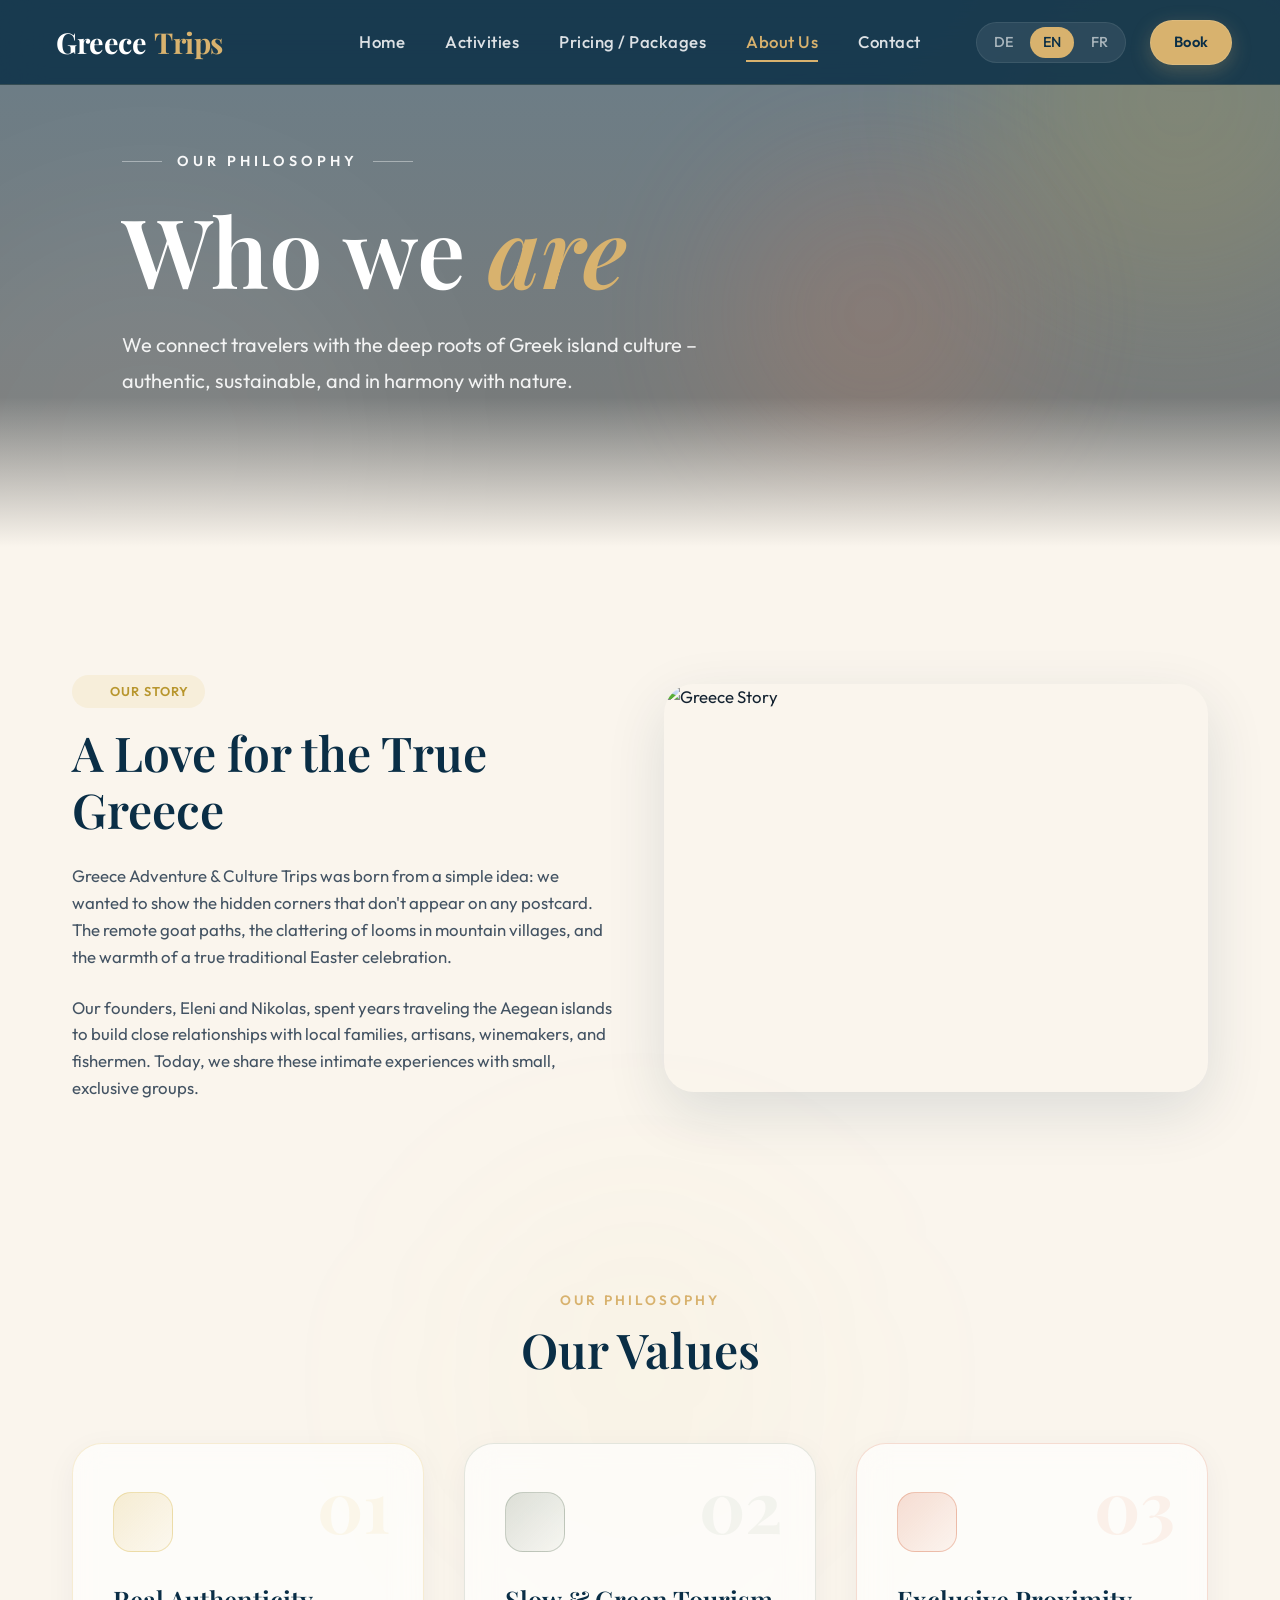
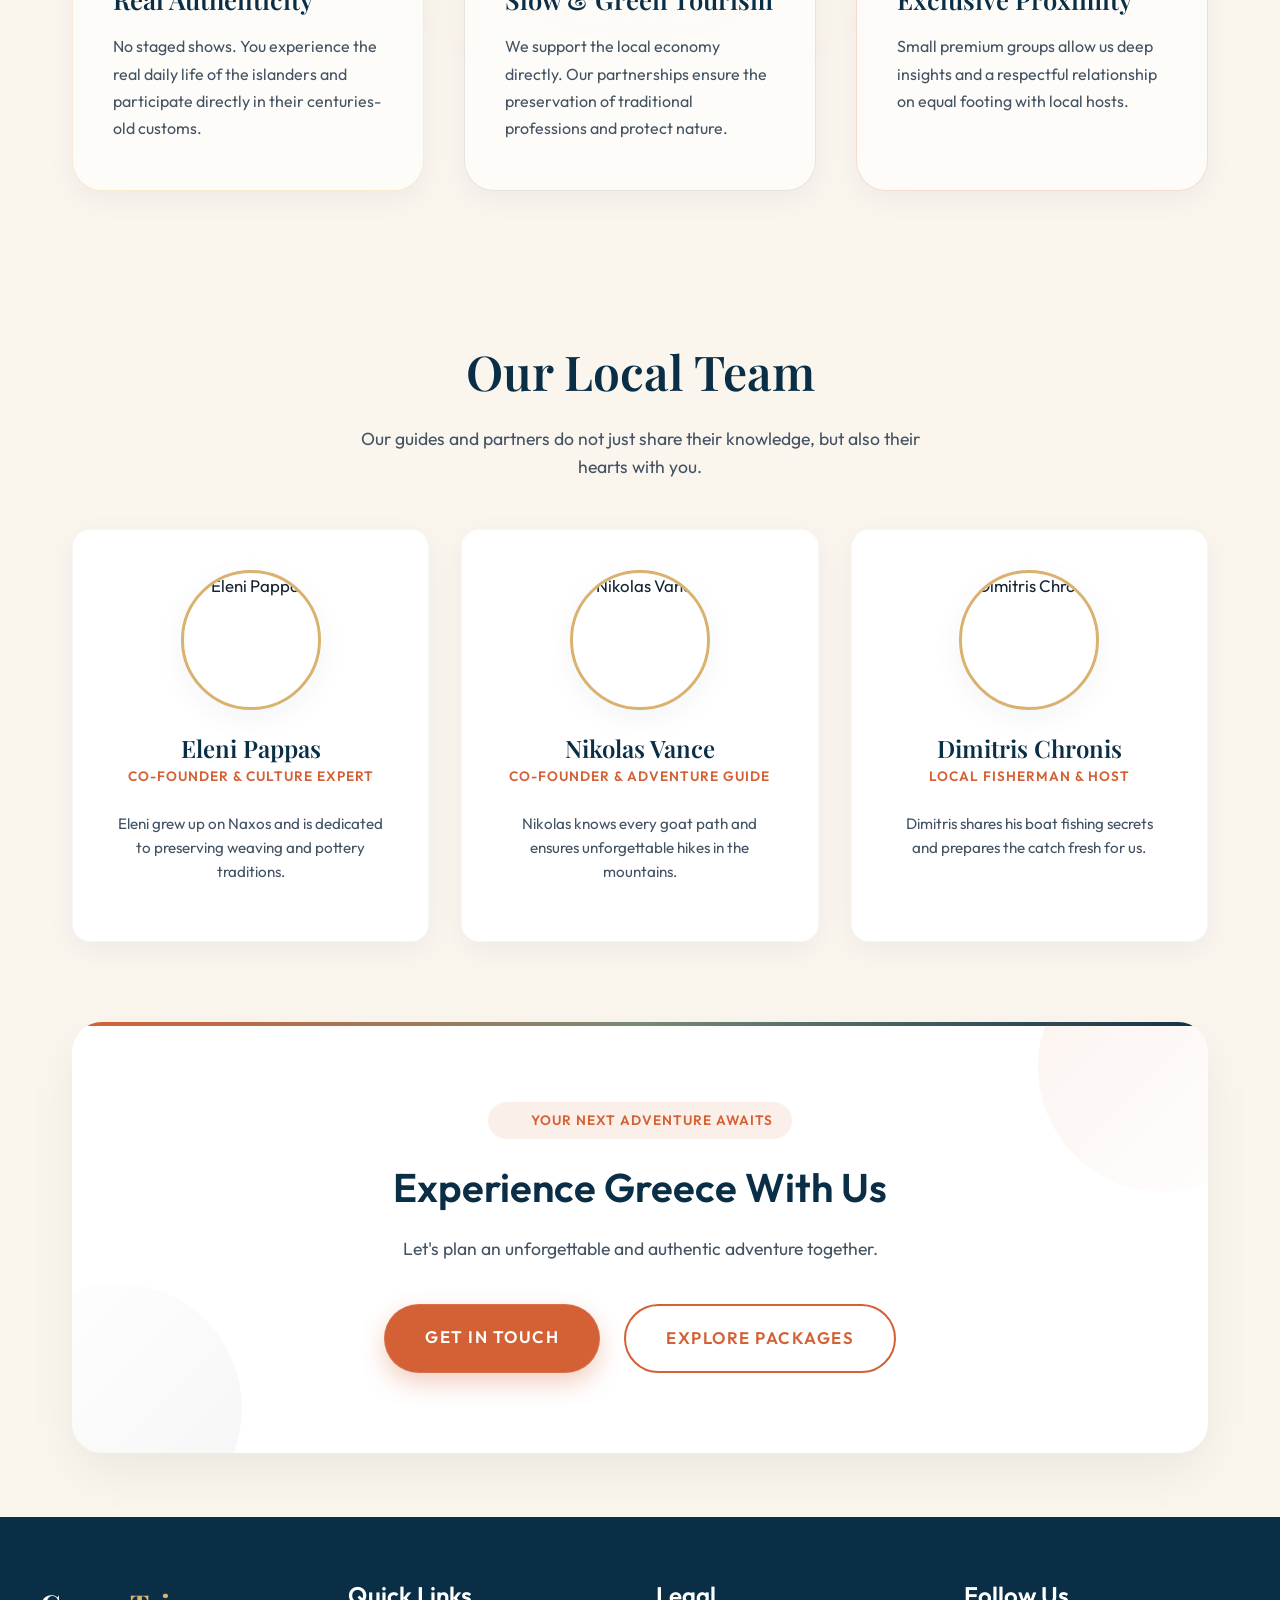
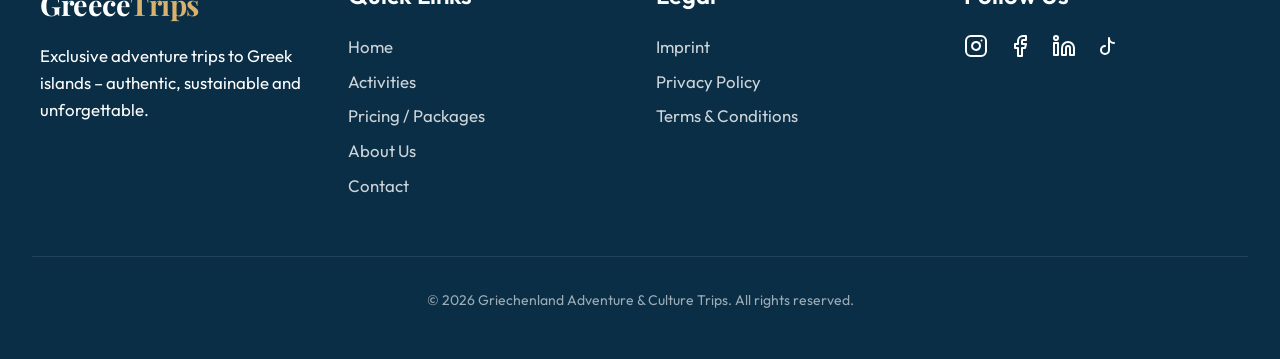
==== about.html @ 274823fc "Update team member images and adjust CTA buttons to anchor targets (#packages and #contact-form)" ====
<!DOCTYPE html>
<html lang="de">
<head>
    <meta charset="UTF-8">
    <meta name="viewport" content="width=device-width, initial-scale=1.0">
    <title>Über uns - Griechenland Adventure & Culture Trips</title>
    <link rel="stylesheet" href="css/style.css">
    <link rel="icon" type="image/svg+xml" href="images/favicon.svg">
    <script src="https://unpkg.com/lucide@latest"></script>
</head>
<body>
    <!-- Header -->
    <header>
        <div class="nav-container">
            <a href="homepage.html" class="logo">
                <i data-lucide="tree-palm"></i>Greece<span>Trips</span>
            </a>
            
            <nav class="nav-links">
                <a href="homepage.html" data-i18n="nav.home">Homepage</a>
                <a href="activities.html" data-i18n="nav.activities">Aktivitäten</a>
                <a href="pricing.html" data-i18n="nav.pricing">Preise / Packages</a>
                <a href="about.html" class="active" data-i18n="nav.about">Über uns</a>
                <a href="contact.html" data-i18n="nav.contact">Kontakt</a>
            </nav>

            <div class="nav-actions">
                <div class="lang-switcher">
                    <button class="lang-btn" onclick="changeLanguage('de')">DE</button>
                    <button class="lang-btn" onclick="changeLanguage('en')">EN</button>
                    <button class="lang-btn" onclick="changeLanguage('fr')">FR</button>
                </div>
                <a href="contact.html#contact-form" class="header-cta" data-i18n="nav.book">Buchen</a>
            </div>

            <button class="mobile-menu-btn">
                <i data-lucide="menu"></i>
            </button>
        </div>
    </header>

    <main>
        <!-- Cinematic Luxury Hero -->
        <section class="hero-cinematic" style="background: linear-gradient(rgba(10, 46, 70, 0.6), rgba(0, 0, 0, 0.5)), url('https://images.unsplash.com/photo-1516483638261-f4dbaf036963?q=80&w=1200&auto=format&fit=crop&ixlib=rb-4.1.0'); background-size: cover; background-position: center; min-height: 50vh;">
            <!-- Animated Background Lights -->
            <div class="hero-light-orbs">
                <div class="orb orb-1" style="background: rgba(212, 175, 55, 0.3);"></div>
                <div class="orb orb-2" style="background: rgba(255, 255, 255, 0.1);"></div>
                <div class="orb orb-3"></div>
            </div>

            <div class="hero-cinematic-content">
                <div class="hero-pre-title" data-i18n="about.hero.pretitle">UNSERE PHILOSOPHIE</div>
                <h1 class="hero-headline-asym" style="color: white;" data-i18n="about.hero.title">
                    Wer wir <span class="highlight-gold">sind</span>
                </h1>
                <p class="hero-description" style="color: rgba(255,255,255,0.9); max-width: 650px;" data-i18n="about.hero.desc">
                    Wir verbinden Reisende mit den tiefen Wurzeln der griechischen Inselkultur – authentisch, nachhaltig und im Einklang mit der Natur.
                </p>
            </div>
        </section>

        <!-- Our Story & Philosophy -->
        <section class="container" style="margin-top: 4rem;">
            <div class="grid-2" style="align-items: center;">
                <div>
                    <div style="display: inline-flex; align-items: center; gap: 0.5rem; background: rgba(212,175,55,0.1); color: #b8962e; padding: 0.4rem 1rem; border-radius: 50px; font-size: 0.8rem; font-weight: 600; letter-spacing: 1px; text-transform: uppercase; margin-bottom: 1rem;">
                        <i data-lucide="history" style="width: 14px; height: 14px;"></i> <span data-i18n="about.story.pretitle">UNSERE GESCHICHTE</span>
                    </div>
                    <h2 style="text-align: left; margin-bottom: 1.5rem; font-family: 'Playfair Display', serif;" data-i18n="about.story.title">Die Liebe zum wahren Griechenland</h2>
                    <p style="color: var(--color-text-light); margin-bottom: 1.5rem; font-size: 1.05rem;" data-i18n="about.story.p1">
                        Griechenland Adventure & Culture Trips entstand aus einer einfachen Idee: Wir wollten die versteckten Ecken zeigen, die auf keiner Postkarte zu sehen sind. Die abgelegenen Ziegenpfade, das Klappern der Webstühle in den Bergdörfern und die Herzlichkeit eines echten traditionellen Osterfestes.
                    </p>
                    <p style="color: var(--color-text-light); margin-bottom: 0; font-size: 1.05rem;" data-i18n="about.story.p2">
                        Unsere Gründer, Eleni und Nikolas, haben jahrelang die Inseln der Ägäis bereist, um enge Beziehungen zu lokalen Familien, Künstlern, Winzern und Fischern aufzubauen. Heute teilen wir diese intimsten Erlebnisse mit kleinen, exklusiven Gruppen.
                    </p>
                </div>
                <div class="activity-feature-img" style="border-radius: var(--radius-lg); overflow: hidden; min-height: 380px; box-shadow: var(--shadow-md); position: relative;">
                    <img src="https://images.unsplash.com/photo-1533105079780-92b9be482077?q=80&w=800" alt="Greece Story" style="width: 100%; height: 100%; object-fit: cover; position: absolute; top:0; left:0;">
                </div>
            </div>
        </section>

        <!-- Values Section -->
        <section class="container" style="margin-top: 6rem; position: relative;">
            <!-- Background atmosphere for values section -->
            <div style="position: absolute; top: 20%; left: 50%; transform: translate(-50%, -50%); width: 400px; height: 400px; background: rgba(212, 175, 55, 0.03); filter: blur(100px); border-radius: 50%; pointer-events: none; z-index: 0;"></div>
            
            <div class="section-title" style="position: relative; z-index: 1;">
                <span style="font-size: 0.85rem; font-weight: 600; letter-spacing: 3px; color: var(--color-gold); text-transform: uppercase;" data-i18n="about.hero.pretitle">UNSERE PHILOSOPHIE</span>
                <h2 style="font-family: 'Playfair Display', serif; font-size: 3rem; margin-top: 0.5rem;" data-i18n="about.values.title">Unsere Werte</h2>
            </div>
            
            <div class="grid-3" style="margin-top: 4rem; position: relative; z-index: 1; gap: 2.5rem;">
                <!-- Value 1 -->
                <div class="card" style="padding: 3rem 2.5rem; background: rgba(255, 255, 255, 0.65); backdrop-filter: blur(15px); -webkit-backdrop-filter: blur(15px); border: 1px solid rgba(212, 175, 55, 0.2); border-radius: var(--radius-lg); position: relative; transition: all 0.4s cubic-bezier(0.16, 1, 0.3, 1); box-shadow: var(--shadow-sm);" onmouseover="this.style.transform='translateY(-10px)'; this.style.borderColor='var(--color-gold)'; this.style.boxShadow='var(--shadow-md)';" onmouseout="this.style.transform='translateY(0)'; this.style.borderColor='rgba(212, 175, 55, 0.2)'; this.style.boxShadow='var(--shadow-sm)';">
                    <!-- Large number badge -->
                    <span style="position: absolute; top: 1.5rem; right: 2rem; font-family: 'Playfair Display', serif; font-size: 4.5rem; font-weight: 700; color: rgba(212, 175, 55, 0.08); line-height: 1; pointer-events: none; user-select: none;">01</span>
                    
                    <div style="width: 60px; height: 60px; background: linear-gradient(135deg, rgba(212, 175, 55, 0.2) 0%, rgba(212, 175, 55, 0.05) 100%); color: #b8962e; border-radius: var(--radius-md); display: flex; align-items: center; justify-content: center; margin-bottom: 2rem; border: 1px solid rgba(212, 175, 55, 0.3);">
                        <i data-lucide="sun" style="width: 28px; height: 28px;"></i>
                    </div>
                    
                    <h3 style="font-family: 'Playfair Display', serif; font-size: 1.6rem; color: var(--color-primary); margin-bottom: 1.2rem;" data-i18n="about.value1.title">Echte Authentizität</h3>
                    <p style="color: var(--color-text-light); font-size: 1rem; line-height: 1.7; margin: 0;" data-i18n="about.value1.desc">
                        Keine inszenierten Shows. Du erlebst den echten Alltag der Inselbewohner und nimmst direkt an ihren jahrhundertealten Bräuchen teil.
                    </p>
                </div>

                <!-- Value 2 -->
                <div class="card" style="padding: 3rem 2.5rem; background: rgba(255, 255, 255, 0.65); backdrop-filter: blur(15px); -webkit-backdrop-filter: blur(15px); border: 1px solid rgba(121, 138, 117, 0.2); border-radius: var(--radius-lg); position: relative; transition: all 0.4s cubic-bezier(0.16, 1, 0.3, 1); box-shadow: var(--shadow-sm);" onmouseover="this.style.transform='translateY(-10px)'; this.style.borderColor='var(--color-secondary)'; this.style.boxShadow='var(--shadow-md)';" onmouseout="this.style.transform='translateY(0)'; this.style.borderColor='rgba(121, 138, 117, 0.2)'; this.style.boxShadow='var(--shadow-sm)';">
                    <!-- Large number badge -->
                    <span style="position: absolute; top: 1.5rem; right: 2rem; font-family: 'Playfair Display', serif; font-size: 4.5rem; font-weight: 700; color: rgba(121, 138, 117, 0.08); line-height: 1; pointer-events: none; user-select: none;">02</span>
                    
                    <div style="width: 60px; height: 60px; background: linear-gradient(135deg, rgba(121, 138, 117, 0.25) 0%, rgba(121, 138, 117, 0.05) 100%); color: var(--color-secondary); border-radius: var(--radius-md); display: flex; align-items: center; justify-content: center; margin-bottom: 2rem; border: 1px solid rgba(121, 138, 117, 0.35);">
                        <i data-lucide="leaf" style="width: 28px; height: 28px;"></i>
                    </div>
                    
                    <h3 style="font-family: 'Playfair Display', serif; font-size: 1.6rem; color: var(--color-primary); margin-bottom: 1.2rem;" data-i18n="about.value2.title">Sanfter Tourismus</h3>
                    <p style="color: var(--color-text-light); font-size: 1rem; line-height: 1.7; margin: 0;" data-i18n="about.value2.desc">
                        Wir unterstützen die lokale Wirtschaft direkt. Unsere Kooperationen sichern den Erhalt traditioneller Berufe und schützen die Natur.
                    </p>
                </div>

                <!-- Value 3 -->
                <div class="card" style="padding: 3rem 2.5rem; background: rgba(255, 255, 255, 0.65); backdrop-filter: blur(15px); -webkit-backdrop-filter: blur(15px); border: 1px solid rgba(211, 97, 53, 0.2); border-radius: var(--radius-lg); position: relative; transition: all 0.4s cubic-bezier(0.16, 1, 0.3, 1); box-shadow: var(--shadow-sm);" onmouseover="this.style.transform='translateY(-10px)'; this.style.borderColor='var(--color-accent)'; this.style.boxShadow='var(--shadow-md)';" onmouseout="this.style.transform='translateY(0)'; this.style.borderColor='rgba(211, 97, 53, 0.2)'; this.style.boxShadow='var(--shadow-sm)';">
                    <!-- Large number badge -->
                    <span style="position: absolute; top: 1.5rem; right: 2rem; font-family: 'Playfair Display', serif; font-size: 4.5rem; font-weight: 700; color: rgba(211, 97, 53, 0.08); line-height: 1; pointer-events: none; user-select: none;">03</span>
                    
                    <div style="width: 60px; height: 60px; background: linear-gradient(135deg, rgba(211, 97, 53, 0.2) 0%, rgba(211, 97, 53, 0.05) 100%); color: var(--color-accent); border-radius: var(--radius-md); display: flex; align-items: center; justify-content: center; margin-bottom: 2rem; border: 1px solid rgba(211, 97, 53, 0.3);">
                        <i data-lucide="sparkles" style="width: 28px; height: 28px;"></i>
                    </div>
                    
                    <h3 style="font-family: 'Playfair Display', serif; font-size: 1.6rem; color: var(--color-primary); margin-bottom: 1.2rem;" data-i18n="about.value3.title">Exklusive Nähe</h3>
                    <p style="color: var(--color-text-light); font-size: 1rem; line-height: 1.7; margin: 0;" data-i18n="about.value3.desc">
                        Kleine Premium-Gruppen ermöglichen uns tiefe Einblicke und einen respektvollen Umgang auf Augenhöhe mit den Gastgebern vor Ort.
                    </p>
                </div>
            </div>
        </section>

        <!-- Team Section -->
        <section class="container" style="margin-top: 4rem;">
            <div class="section-title">
                <h2 style="font-family: 'Playfair Display', serif;" data-i18n="about.team.title">Unser Team vor Ort</h2>
                <p class="title-subtitle" data-i18n="about.team.desc">Unsere Guides und Partner teilen nicht nur ihr Wissen, sondern auch ihr Herz mit dir.</p>
            </div>

            <div class="grid-3" style="margin-top: 3rem;">
                <!-- Team Member 1 -->
                <div class="card" style="padding: 2.5rem; text-align: center; align-items: center; background: white; border: 1px solid rgba(0,0,0,0.03);">
                    <div style="width: 140px; height: 140px; border-radius: 50%; overflow: hidden; margin-bottom: 1.5rem; box-shadow: var(--shadow-sm); border: 3px solid var(--color-gold);">
                        <img src="https://images.unsplash.com/photo-1607746882042-944635dfe10e?q=80&w=400" alt="Eleni Pappas" style="width: 100%; height: 100%; object-fit: cover;">
                    </div>
                    <h3 style="margin-bottom: 0.2rem; font-family: 'Playfair Display', serif;">Eleni Pappas</h3>
                    <span style="color: var(--color-accent); font-weight: 600; font-size: 0.85rem; text-transform: uppercase; letter-spacing: 1px; margin-bottom: 1rem;" data-i18n="about.member1.role">Gründerin & Kulturexpertin</span>
                    <p style="color: var(--color-text-light); font-size: 0.95rem; line-height: 1.6; margin-top: 0.5rem;" data-i18n="about.member1.bio">
                        Eleni wuchs auf Naxos auf and widmet sich der Bewahrung von Web- und Töpfertraditionen.
                    </p>
                </div>

                <!-- Team Member 2 -->
                <div class="card" style="padding: 2.5rem; text-align: center; align-items: center; background: white; border: 1px solid rgba(0,0,0,0.03);">
                    <div style="width: 140px; height: 140px; border-radius: 50%; overflow: hidden; margin-bottom: 1.5rem; box-shadow: var(--shadow-sm); border: 3px solid var(--color-gold);">
                        <img src="https://images.unsplash.com/photo-1500648767791-00dcc994a43e?q=80&w=400" alt="Nikolas Vance" style="width: 100%; height: 100%; object-fit: cover;">
                    </div>
                    <h3 style="margin-bottom: 0.2rem; font-family: 'Playfair Display', serif;">Nikolas Vance</h3>
                    <span style="color: var(--color-accent); font-weight: 600; font-size: 0.85rem; text-transform: uppercase; letter-spacing: 1px; margin-bottom: 1rem;" data-i18n="about.member2.role">Gründer & Abenteuer-Guide</span>
                    <p style="color: var(--color-text-light); font-size: 0.95rem; line-height: 1.6; margin-top: 0.5rem;" data-i18n="about.member2.bio">
                        Nikolas kennt jeden Ziegenpfad und sorgt für unvergessliche Wanderungen in den Bergen.
                    </p>
                </div>

                <!-- Team Member 3 -->
                <div class="card" style="padding: 2.5rem; text-align: center; align-items: center; background: white; border: 1px solid rgba(0,0,0,0.03);">
                    <div style="width: 140px; height: 140px; border-radius: 50%; overflow: hidden; margin-bottom: 1.5rem; box-shadow: var(--shadow-sm); border: 3px solid var(--color-gold);">
                        <img src="https://images.unsplash.com/photo-1472099645785-5658abf4ff4e?q=80&w=400" alt="Dimitris Chronis" style="width: 100%; height: 100%; object-fit: cover;">
                    </div>
                    <h3 style="margin-bottom: 0.2rem; font-family: 'Playfair Display', serif;">Dimitris Chronis</h3>
                    <span style="color: var(--color-accent); font-weight: 600; font-size: 0.85rem; text-transform: uppercase; letter-spacing: 1px; margin-bottom: 1rem;" data-i18n="about.member3.role">Lokaler Fischer & Tavernen-Wirt</span>
                    <p style="color: var(--color-text-light); font-size: 0.95rem; line-height: 1.6; margin-top: 0.5rem;" data-i18n="about.member3.bio">
                        Dimitris teilt seine Bootsfischerei-Geheimnisse und bereitet den Fang frisch für uns zu.
                    </p>
                </div>
            </div>
        </section>

        <!-- CTA Section -->
        <section class="container activities-cta-section" style="padding-top: 4rem; padding-bottom: 4rem;">
            <div class="activities-cta-card">
                <!-- Decorative gradient border top -->
                <div style="position: absolute; top: 0; left: 0; width: 100%; height: 4px; background: linear-gradient(90deg, var(--color-accent), var(--color-secondary), var(--color-primary));"></div>
                
                <!-- Decorative shapes -->
                <div style="position: absolute; top: -80px; right: -80px; width: 250px; height: 250px; background: linear-gradient(135deg, rgba(211,97,53,0.08), transparent); border-radius: 50%;"></div>
                <div style="position: absolute; bottom: -80px; left: -80px; width: 250px; height: 250px; background: linear-gradient(135deg, transparent, rgba(121,138,117,0.08)); border-radius: 50%;"></div>

                <div style="position: relative; z-index: 1; max-width: 650px; margin: 0 auto;">
                    <div style="display: inline-flex; align-items: center; gap: 0.5rem; background: rgba(211,97,53,0.1); color: var(--color-accent); padding: 0.5rem 1.2rem; border-radius: 50px; font-size: 0.85rem; font-weight: 600; letter-spacing: 1px; text-transform: uppercase; margin-bottom: 1.5rem;">
                        <i data-lucide="compass" style="width: 16px; height: 16px;"></i> <span data-i18n="act.cta.badge">AUTHENTIC EXPERIENCES</span>
                    </div>
                    <h2 style="color: var(--color-primary); font-size: 2.5rem; margin-bottom: 1.5rem;" data-i18n="about.cta.title">Erlebe Griechenland mit uns</h2>
                    <p style="color: var(--color-text-light); font-size: 1.1rem; margin-bottom: 2.5rem;" data-i18n="about.cta.desc">Lass uns gemeinsam ein unvergessliches und authentisches Abenteuer planen.</p>
                    <div style="display: flex; gap: 1.5rem; justify-content: center; flex-wrap: wrap;">
                        <a href="contact.html#contact-form" class="btn btn-primary" style="font-size: 1.05rem; padding: 1.2rem 2.5rem; border-radius: 50px; box-shadow: 0 10px 25px rgba(211,97,53,0.3);" data-i18n="cta.btn.contact">Kontakt aufnehmen</a>
                        <a href="pricing.html#packages" class="btn btn-outline" style="font-size: 1.05rem; padding: 1.2rem 2.5rem; border-radius: 50px;" data-i18n="pricing.hero.scroll">Pakete ansehen</a>
                    </div>
                </div>
            </div>
        </section>
    </main>

    <!-- Footer -->
    <footer>
        <div class="footer-content">
            <div class="footer-col">
                <a href="homepage.html" class="logo" style="color: white; margin-bottom: 1rem;"><i data-lucide="tree-palm"></i>Greece<span>Trips</span></a>
                <p data-i18n="footer.desc">Authentische Erlebnisse auf griechischen Inseln.</p>
            </div>
            <div class="footer-col">
                <h3 data-i18n="footer.links">Links</h3>
                <a href="homepage.html" data-i18n="nav.home">Homepage</a>
                <a href="activities.html" data-i18n="nav.activities">Aktivitäten</a>
                <a href="pricing.html" data-i18n="nav.pricing">Preise</a>
                <a href="about.html" data-i18n="nav.about">Über uns</a>
                <a href="contact.html" data-i18n="nav.contact">Kontakt</a>
            </div>
            <div class="footer-col">
                <h3 data-i18n="footer.legal">Legal</h3>
                <a href="imprint.html" data-i18n="footer.imprint">Impressum</a>
                <a href="privacy.html" data-i18n="footer.privacy">Datenschutz</a>
                <a href="terms.html" data-i18n="imprint.sidebar.terms">AGB</a>
            </div>
            <div class="footer-col">
                <h3 data-i18n="footer.social">Social Media</h3>
                <div class="footer-social-links">
                    <a href="#" aria-label="Instagram">
                        <svg xmlns="http://www.w3.org/2000/svg" viewBox="0 0 24 24" fill="none" stroke="currentColor" stroke-width="2" stroke-linecap="round" stroke-linejoin="round" class="social-svg-icon"><rect x="2" y="2" width="20" height="20" rx="5" ry="5"></rect><path d="M16 11.37A4 4 0 1 1 12.63 8 4 4 0 0 1 16 11.37z"></path><line x1="17.5" y1="6.5" x2="17.51" y2="6.5"></line></svg>
                    </a>
                    <a href="#" aria-label="Facebook">
                        <svg xmlns="http://www.w3.org/2000/svg" viewBox="0 0 24 24" fill="none" stroke="currentColor" stroke-width="2" stroke-linecap="round" stroke-linejoin="round" class="social-svg-icon"><path d="M18 2h-3a5 5 0 0 0-5 5v3H7v4h3v8h4v-8h3l1-4h-4V7a1 1 0 0 1 1-1h3z"></path></svg>
                    </a>
                    <a href="#" aria-label="LinkedIn">
                        <svg xmlns="http://www.w3.org/2000/svg" viewBox="0 0 24 24" fill="none" stroke="currentColor" stroke-width="2" stroke-linecap="round" stroke-linejoin="round" class="social-svg-icon"><path d="M16 8a6 6 0 0 1 6 6v7h-4v-7a2 2 0 0 0-2-2 2 2 0 0 0-2 2v7h-4v-7a6 6 0 0 1 6-6z"></path><rect x="2" y="9" width="4" height="12"></rect><circle cx="4" cy="4" r="2"></circle></svg>
                    </a>
                    <a href="#" aria-label="TikTok">
                        <svg xmlns="http://www.w3.org/2000/svg" viewBox="0 0 24 24" fill="none" stroke="currentColor" stroke-width="2" stroke-linecap="round" stroke-linejoin="round" class="social-svg-icon"><path d="M9 12a4 4 0 1 0 4 4V4a5 5 0 0 0 5 5"></path></svg>
                    </a>
                </div>
            </div>
        </div>
        <div class="footer-bottom">
            <p data-i18n="footer.rights">© 2026 Griechenland Adventure & Culture Trips. Alle Rechte vorbehalten.</p>
        </div>
    </footer>
    <script src="js/i18n.js"></script>
    <script src="js/main.js"></script>
    <script>lucide.createIcons();</script>
</body>
</html>
---- css/style.css ----
@import url('https://fonts.googleapis.com/css2?family=Outfit:wght@300;400;500;600;700&display=swap');
@import url('https://fonts.googleapis.com/css2?family=Playfair+Display:ital,wght@0,400;0,600;0,700;1,400&display=swap');

:root {
    --color-primary: #0A2E46; /* Deep Ocean Blue */
    --color-secondary: #798A75; /* Sage Olive */
    --color-accent: #D36135; /* Modern Terracotta */
    --color-gold: #D8B26E; /* Sandy Gold */
    --color-beige: #E8DFD3; /* Sand Stone Beige */
    --color-bg: #FAF5ED; /* Warm Ivory / Soft Beige */
    --color-text: #132230; /* Premium Charcoal Slate */
    --color-text-light: #435363; /* Darker Slate for improved readability and contrast */
    --color-white: #FFFFFF;
    --color-dark-navy: #0A2E46;
    
    --radius-sm: 8px;
    --radius-md: 18px; /* Matches buttons primary radius */
    --radius-lg: 30px; /* Matches cards default radius */
    
    --shadow-sm: 0 8px 30px rgba(10, 46, 70, 0.05); /* Soft premium shadow */
    --shadow-md: 0 20px 60px rgba(10, 46, 70, 0.12); /* Deep luxury shadow */
    --shadow-lg: 0 25px 50px rgba(10, 46, 70, 0.18);
    
    --gradient-primary: linear-gradient(135deg, #0A2E46 0%, #16405B 100%);
    --gradient-sunset: linear-gradient(135deg, #D8B26E 0%, #D36135 100%);
    --gradient-luxury: linear-gradient(135deg, #0A2E46 0%, #D8B26E 100%);
    --gradient-light: linear-gradient(180deg, #FAF5ED 0%, #EFE5D5 100%);
    
    --transition: all 0.4s cubic-bezier(0.16, 1, 0.3, 1);
}

* {
    margin: 0;
    padding: 0;
    box-sizing: border-box;
}

html {
    scroll-behavior: smooth;
}

[id] {
    scroll-margin-top: 120px; /* Offset for sticky header when jumping to anchors */
}

body {
    font-family: 'Outfit', sans-serif;
    background-color: var(--color-bg);
    color: var(--color-text);
    line-height: 1.6;
    overflow-x: hidden;
    font-size: 1.05rem; /* Increased from 1rem for better readability */
}

a {
    text-decoration: none;
    color: inherit;
    transition: var(--transition);
}

ul {
    list-style: none;
}

img {
    max-width: 100%;
    display: block;
}

/* Typography */
h1, h2, h3, h4 {
    font-weight: 600;
    line-height: 1.2;
    color: var(--color-primary);
}

h1 {
    font-size: clamp(2.5rem, 5vw, 4rem);
    margin-bottom: 1rem;
}

h2 {
    font-size: clamp(2rem, 4vw, 3rem);
    margin-bottom: 1.5rem;
    text-align: center;
}

h3 {
    font-size: 1.5rem;
    margin-bottom: 1rem;
}

p {
    margin-bottom: 1rem;
}

/* Header & Navigation */
header {
    background-color: rgba(10, 46, 70, 0.85); /* Brand Deep Ocean Blue Glass */
    backdrop-filter: blur(20px);
    -webkit-backdrop-filter: blur(20px);
    position: fixed;
    top: 0;
    width: 100%;
    z-index: 1000;
    border-bottom: 1px solid rgba(216, 178, 110, 0.15); /* Sandy Gold accent border */
    transition: var(--transition);
}

.nav-container {
    max-width: 1400px;
    margin: 0 auto;
    padding: 1.2rem 3rem;
    display: flex;
    justify-content: space-between;
    align-items: center;
}

.logo {
    font-family: 'Playfair Display', serif;
    font-size: 1.8rem;
    font-weight: 700;
    color: white;
    display: flex;
    align-items: center;
    gap: 0.5rem;
    letter-spacing: -0.5px;
    flex: 1;
}

.logo span {
    color: var(--color-gold);
}

.nav-links {
    display: flex;
    gap: 2.5rem;
    align-items: center;
    justify-content: center;
    flex: 2;
}

.nav-links a {
    font-weight: 500;
    font-size: 1.05rem;
    position: relative;
    color: rgba(255, 255, 255, 0.85);
    letter-spacing: 0.5px;
}

.nav-links a::after {
    content: '';
    position: absolute;
    bottom: -6px;
    left: 50%;
    width: 0;
    height: 2px;
    background-color: var(--color-gold);
    transition: var(--transition);
    transform: translateX(-50%);
}

.nav-links a:hover, .nav-links a.active {
    color: var(--color-gold);
}

.nav-links a:hover::after, .nav-links a.active::after {
    width: 100%;
}

.nav-actions {
    display: flex;
    align-items: center;
    gap: 1.5rem;
    flex: 1;
    justify-content: flex-end;
}

.lang-switcher {
    display: flex;
    gap: 0.3rem;
    background: rgba(255,255,255,0.08);
    padding: 4px;
    border-radius: 50px;
    border: 1px solid rgba(255,255,255,0.08);
}

.lang-btn {
    background: transparent;
    border: none;
    cursor: pointer;
    font-family: inherit;
    font-weight: 500;
    color: rgba(255,255,255,0.6);
    transition: var(--transition);
    padding: 0.4rem 0.8rem;
    border-radius: 50px;
    font-size: 0.9rem;
}

.lang-btn.active {
    background-color: var(--color-gold);
    color: var(--color-primary);
}

.lang-btn:hover {
    color: white;
    background-color: rgba(255,255,255,0.15);
}

.header-cta {
    background: var(--color-gold);
    color: var(--color-primary);
    padding: 0.6rem 1.4rem;
    border-radius: 50px;
    font-weight: 600;
    font-size: 0.92rem;
    letter-spacing: 0.5px;
    transition: var(--transition);
    border: 1px solid rgba(255, 255, 255, 0.1);
    box-shadow: 0 6px 20px rgba(216, 178, 110, 0.25);
    display: inline-flex;
    align-items: center;
    justify-content: center;
}

.header-cta:hover {
    background: white;
    color: var(--color-primary);
    transform: translateY(-2px);
    box-shadow: 0 10px 25px rgba(216, 178, 110, 0.4);
    border-color: var(--color-gold);
}

.mobile-menu-btn {
    display: none;
    background: none;
    border: none;
    cursor: pointer;
    color: var(--color-white);
    transition: var(--transition);
}

.mobile-menu-btn:hover {
    color: var(--color-gold);
}

/* Main Content Padding for Header */
main {
    padding-top: 0;
    min-height: calc(100vh - 200px); /* Adjust based on footer height */
}

/* Container */
.container {
    max-width: 1200px;
    margin: 0 auto;
    padding: 4rem 2rem;
}

/* Reduce top padding for adjacent containers to keep spacing balanced */
.container + .container {
    padding-top: 1.5rem;
}

/* Buttons */
.btn {
    display: inline-block;
    padding: 1rem 2.5rem;
    border-radius: var(--radius-lg);
    font-weight: 600;
    text-transform: uppercase;
    letter-spacing: 1.5px;
    cursor: pointer;
    border: none;
    transition: var(--transition);
    font-size: 0.95rem;
}

.btn-primary {
    background-color: var(--color-accent); /* Terracotta */
    color: var(--color-white);
    box-shadow: 0 8px 25px rgba(211, 97, 53, 0.25);
    border: 1px solid rgba(255, 255, 255, 0.1);
}

.btn-primary:hover {
    background-color: #E27248; /* Warm sunset clay */
    transform: translateY(-3px);
    box-shadow: 0 15px 35px rgba(211, 97, 53, 0.4);
    color: var(--color-white);
}

.btn-secondary {
    background-color: transparent;
    color: var(--color-white);
    border: 2px solid var(--color-white);
}

.btn-secondary:hover {
    background-color: var(--color-white);
    color: var(--color-primary);
    transform: translateY(-3px);
}

.btn-outline {
    background-color: transparent;
    color: var(--color-accent);
    border: 2px solid var(--color-accent);
}

.btn-outline:hover {
    background-color: var(--color-accent);
    color: var(--color-white);
    transform: translateY(-3px);
    box-shadow: 0 10px 25px rgba(211, 97, 53, 0.25);
}

.btn-glass {
    display: inline-block;
    background: rgba(255, 255, 255, 0.12);
    backdrop-filter: blur(12px);
    -webkit-backdrop-filter: blur(12px);
    color: var(--color-white);
    border: 1px solid rgba(255, 255, 255, 0.25);
    padding: 1.2rem 2.8rem;
    border-radius: 50px;
    font-weight: 600;
    font-size: 1.05rem;
    letter-spacing: 1.5px;
    transition: var(--transition);
    text-transform: uppercase;
}

.btn-glass:hover {
    background: var(--color-white);
    color: var(--color-primary);
    border-color: var(--color-gold);
    transform: translateY(-5px);
    box-shadow: 0 15px 40px rgba(0, 0, 0, 0.2);
}

/* Sections */
.section-title {
    text-align: center;
    margin-bottom: 3rem;
}

.section-title h2 {
    color: var(--color-primary);
}

/* Hero Section Redesign */
.hero {
    height: 100vh;
    position: relative;
    display: flex;
    align-items: center;
    justify-content: center;
    text-align: center;
    color: var(--color-white);
    overflow: hidden;
    background-size: cover;
    background-position: center;
    background-repeat: no-repeat;
}

.hero-bg-image {
    position: absolute;
    top: 0; left: 0; right: 0; bottom: 0;
    background-size: cover;
    background-position: center;
    animation: slowZoom 30s infinite alternate ease-in-out;
    z-index: 0;
}

@keyframes slowZoom {
    0% { transform: scale(1); }
    100% { transform: scale(1.15); }
}

.hero::before {
    content: '';
    position: absolute;
    top: 0; left: 0; right: 0; bottom: 0;
    background: linear-gradient(to top, rgba(10, 46, 70, 0.95) 0%, rgba(10, 46, 70, 0.4) 40%, rgba(10, 46, 70, 0.1) 100%);
    z-index: 1;
}

.hero::after {
    content: '';
    position: absolute;
    bottom: -1px; left: 0; right: 0; height: 150px;
    background: linear-gradient(to top, var(--color-bg) 0%, transparent 100%);
    z-index: 2;
}

.hero-content {
    position: relative;
    z-index: 3;
    max-width: 1200px;
    width: 100%;
    padding: 0 5%;
    display: flex;
    flex-direction: column;
    align-items: center;
}

.hero-pre-title {
    font-size: 0.9rem;
    font-weight: 600;
    letter-spacing: 6px;
    text-transform: uppercase;
    color: rgba(255, 255, 255, 0.9);
    margin-bottom: 2rem;
    animation: fadeInDown 1s ease-out;
}

.hero-content h1 {
    font-family: 'Playfair Display', serif;
    font-size: clamp(3rem, 6vw, 6rem);
    color: var(--color-white);
    line-height: 1.1;
    margin-bottom: 2rem;
    font-weight: 400;
    animation: fadeInUp 1s ease-out 0.2s backwards;
}

.hero-content h1 .highlight {
    color: var(--color-gold);
    font-style: italic;
}

.hero-content .hero-desc {
    font-family: 'Outfit', sans-serif;
    font-size: 1.25rem;
    font-weight: 300;
    line-height: 1.8;
    max-width: 800px;
    margin: 0 auto 3rem auto;
    color: rgba(255, 255, 255, 0.95);
    animation: fadeInUp 1s ease-out 0.4s backwards;
}

.hero-actions {
    display: flex;
    gap: 1.5rem;
    justify-content: center;
    animation: fadeInUp 1s ease-out 0.6s backwards;
}

.btn-hero-primary {
    display: inline-block;
    background-color: var(--color-white);
    color: var(--color-primary);
    padding: 1.2rem 2.5rem;
    border-radius: 50px;
    font-weight: 600;
    font-size: 1.05rem;
    letter-spacing: 1px;
    box-shadow: 0 10px 30px rgba(0,0,0,0.15);
    transition: all 0.4s cubic-bezier(0.175, 0.885, 0.32, 1.275);
}

.btn-hero-primary:hover {
    transform: translateY(-5px);
    box-shadow: 0 15px 40px rgba(0,0,0,0.25);
    color: var(--color-primary);
}

.btn-hero-secondary {
    display: inline-block;
    background-color: rgba(255,255,255,0.1);
    backdrop-filter: blur(10px);
    -webkit-backdrop-filter: blur(10px);
    color: var(--color-white);
    border: 1px solid rgba(255,255,255,0.4);
    padding: 1.2rem 2.5rem;
    border-radius: 50px;
    font-weight: 600;
    font-size: 1.05rem;
    letter-spacing: 1px;
    transition: all 0.4s ease;
}

.btn-hero-secondary:hover {
    background-color: rgba(255,255,255,0.25);
    border-color: rgba(255,255,255,0.6);
    transform: translateY(-5px);
}

/* Glassmorphism Card in Hero */
.hero-glass-card {
    position: absolute;
    bottom: 15%;
    right: 10%;
    background: rgba(10, 46, 70, 0.45); /* Soft glassmorphic Ocean Blue */
    backdrop-filter: blur(20px);
    -webkit-backdrop-filter: blur(20px);
    border: 1px solid rgba(255, 255, 255, 0.15);
    padding: 2.2rem 2.8rem;
    border-radius: var(--radius-lg);
    z-index: 2;
    animation: fadeInRight 1s ease-out 1s backwards;
    text-align: left;
    box-shadow: 0 30px 60px rgba(10, 46, 70, 0.25);
    transition: var(--transition);
}

.hero-glass-card:hover {
    transform: translateY(-8px) scale(1.02);
    box-shadow: 0 40px 80px rgba(10, 46, 70, 0.4);
    border-color: rgba(216, 178, 110, 0.4);
}

.hero-glass-card h4 {
    color: var(--color-gold);
    font-family: 'Outfit', sans-serif;
    font-size: 1.1rem;
    font-weight: 600;
    text-transform: uppercase;
    letter-spacing: 2px;
    margin-bottom: 1.2rem;
    display: flex;
    align-items: center;
    gap: 0.5rem;
}

.hero-glass-card ul {
    list-style: none;
    padding: 0;
    margin: 0;
}

.hero-glass-card li, .hero-glass-item {
    color: var(--color-white);
    font-size: 1.05rem;
    font-weight: 500;
    margin-bottom: 0.9rem;
    display: flex;
    align-items: center;
    gap: 0.8rem;
    transition: var(--transition);
}

.hero-glass-card li i, .hero-glass-item i {
    color: var(--color-gold);
    width: 20px;
    height: 20px;
    flex-shrink: 0;
}

.hero-glass-card li:last-child, .hero-glass-item:last-child {
    margin-bottom: 0;
}

/* Scroll Indicator */
.scroll-indicator {
    position: absolute;
    bottom: 2rem;
    left: 50%;
    transform: translateX(-50%);
    z-index: 2;
    display: flex;
    flex-direction: column;
    align-items: center;
    gap: 0.8rem;
    color: rgba(255,255,255,0.8);
    font-size: 0.85rem;
    font-weight: 500;
    letter-spacing: 3px;
    text-transform: uppercase;
    animation: fadeIn 1s ease-out 1.2s backwards;
}

.mouse {
    width: 24px;
    height: 38px;
    border: 2px solid rgba(255,255,255,0.6);
    border-radius: 20px;
    position: relative;
}

.wheel {
    width: 4px;
    height: 8px;
    background: rgba(255,255,255,0.8);
    border-radius: 2px;
    position: absolute;
    top: 6px;
    left: 50%;
    transform: translateX(-50%);
    animation: scrollWheel 2s infinite;
}

@keyframes scrollWheel {
    0% { transform: translate(-50%, 0); opacity: 1; }
    100% { transform: translate(-50%, 12px); opacity: 0; }
}

@keyframes fadeInDown {
    from { opacity: 0; transform: translateY(-30px); }
    to { opacity: 1; transform: translateY(0); }
}

@keyframes fadeInRight {
    from { opacity: 0; transform: translateX(30px); }
    to { opacity: 1; transform: translateX(0); }
}

@keyframes fadeIn {
    from { opacity: 0; }
    to { opacity: 1; }
}

/* Premium Intro Card */
.premium-intro-section {
    padding: 6rem 2rem;
    background-color: var(--color-bg);
}

.premium-intro-card {
    max-width: 1000px;
    margin: 0 auto;
    background: linear-gradient(145deg, rgba(255,255,255,0.95), rgba(245,245,220,0.4));
    backdrop-filter: blur(20px);
    -webkit-backdrop-filter: blur(20px);
    border: 1px solid rgba(255,255,255,0.6);
    border-radius: 30px;
    padding: 5rem 4rem;
    text-align: center;
    position: relative;
    overflow: hidden;
    box-shadow: 0 40px 80px rgba(10, 46, 70, 0.05), inset 0 0 0 1px rgba(255,255,255,1);
    transform: translateY(30px);
    opacity: 0;
    animation: premiumFadeUp 1.2s cubic-bezier(0.2, 0.8, 0.2, 1) forwards;
}

@keyframes premiumFadeUp {
    to {
        opacity: 1;
        transform: translateY(0);
    }
}

.premium-intro-card:hover {
    box-shadow: 0 50px 100px rgba(10, 46, 70, 0.08), inset 0 0 0 1px rgba(255,255,255,1);
    transform: translateY(-5px);
    transition: all 0.6s cubic-bezier(0.2, 0.8, 0.2, 1);
}

/* Decorative Blurs */
.blur-circle {
    position: absolute;
    border-radius: 50%;
    filter: blur(60px);
    z-index: 0;
    opacity: 0.6;
}

.blur-circle-1 {
    top: -50px;
    left: -50px;
    width: 250px;
    height: 250px;
    background: rgba(212, 175, 55, 0.15); /* Gold tint */
}

.blur-circle-2 {
    bottom: -80px;
    right: -50px;
    width: 300px;
    height: 300px;
    background: rgba(10, 46, 70, 0.1); /* Blue tint */
}

.premium-card-content {
    position: relative;
    z-index: 1;
    display: flex;
    flex-direction: column;
    align-items: center;
}

.premium-icon-wrapper {
    width: 80px;
    height: 80px;
    background: linear-gradient(135deg, var(--color-gold), #b8962e);
    border-radius: 50%;
    display: flex;
    justify-content: center;
    align-items: center;
    color: white;
    margin-bottom: 2.5rem;
    box-shadow: 0 15px 35px rgba(212, 175, 55, 0.3), inset 0 -2px 5px rgba(0,0,0,0.1);
    animation: floatIcon 4s ease-in-out infinite;
}

@keyframes floatIcon {
    0%, 100% { transform: translateY(0); box-shadow: 0 15px 35px rgba(212, 175, 55, 0.3); }
    50% { transform: translateY(-10px); box-shadow: 0 25px 45px rgba(212, 175, 55, 0.4); }
}

.premium-heading {
    font-family: 'Playfair Display', serif;
    font-size: clamp(2.2rem, 4vw, 3.2rem);
    color: var(--color-primary);
    margin-bottom: 1.5rem;
    line-height: 1.2;
    font-weight: 600;
}

.premium-highlight-text {
    color: var(--color-gold);
    font-style: italic;
    font-weight: 400;
}

.premium-desc {
    font-size: 1.35rem;
    color: var(--color-text);
    line-height: 2;
    max-width: 750px;
    margin: 0 auto;
    font-weight: 300;
}

.premium-underline {
    position: relative;
    display: inline-block;
    color: var(--color-primary);
    font-weight: 500;
    z-index: 1;
}

.premium-underline::after {
    content: '';
    position: absolute;
    bottom: 2px;
    left: -2%;
    width: 104%;
    height: 12px;
    background: linear-gradient(90deg, rgba(212, 175, 55, 0.2), rgba(212, 175, 55, 0.4));
    z-index: -1;
    transform: skewX(-15deg);
    border-radius: 2px;
}

@media (max-width: 768px) {
    .premium-intro-card {
        padding: 3rem 2rem;
    }
}

/* Concept Section */
/* Editorial Concept Section Redesign */
.concept-editorial-container {
    position: relative;
    padding: 6rem 2rem 2rem 2rem;
    max-width: 1200px;
    margin: 4rem auto 0 auto;
    display: flex;
    justify-content: flex-start;
}

/* Background Atmosphere Orbs */
.concept-editorial-container::before {
    content: '';
    position: absolute;
    top: -50px;
    left: -100px;
    width: 600px;
    height: 600px;
    background: rgba(212, 175, 55, 0.05);
    border-radius: 50%;
    filter: blur(80px);
    z-index: 0;
    pointer-events: none;
}

.concept-editorial-container::after {
    content: '';
    position: absolute;
    bottom: -100px;
    right: -50px;
    width: 500px;
    height: 500px;
    background: rgba(10, 46, 70, 0.04);
    border-radius: 50%;
    filter: blur(80px);
    z-index: 0;
    pointer-events: none;
}

.concept-section {
    background: rgba(255, 255, 255, 0.4);
    backdrop-filter: blur(25px);
    -webkit-backdrop-filter: blur(25px);
    border: 1px solid rgba(255, 255, 255, 0.8);
    border-radius: var(--radius-lg);
    padding: 5rem 4rem;
    box-shadow: 0 30px 60px rgba(0,0,0,0.04);
    max-width: 900px;
    position: relative;
    z-index: 2;
    text-align: left;
    opacity: 0;
    animation: fadeUp 1s ease forwards 0.2s;
    transition: transform 0.4s ease, box-shadow 0.4s ease;
}

.concept-section:hover {
    transform: translateY(-5px);
    box-shadow: 0 40px 80px rgba(0,0,0,0.06);
}

.concept-section .section-title {
    display: flex;
    align-items: center;
    gap: 1rem;
    margin-bottom: 2rem;
}

.concept-section .section-title h2 {
    font-size: 0.85rem;
    text-transform: uppercase;
    letter-spacing: 4px;
    color: var(--color-gold);
    margin: 0;
}

.concept-text {
    font-size: clamp(1.4rem, 2.5vw, 2rem);
    font-weight: 300;
    color: var(--color-primary);
    line-height: 1.8;
    max-width: 800px;
}

/* Editorial Typography Mix */
.editorial-highlight {
    font-family: 'Playfair Display', serif;
    font-style: italic;
    font-weight: 600;
    color: var(--color-gold);
    transition: all 0.3s ease;
    display: inline-block;
}

.editorial-highlight:hover {
    color: #b5952f;
    text-shadow: 0 0 15px rgba(212, 175, 55, 0.4);
    transform: scale(1.02);
}

/* Floating Signature Card */
.concept-signature-card {
    position: absolute;
    bottom: -40px;
    right: -60px;
    background: rgba(255, 255, 255, 0.85);
    backdrop-filter: blur(15px);
    border: 1px solid rgba(255, 255, 255, 0.6);
    padding: 1.5rem 2.5rem;
    border-radius: var(--radius-lg);
    box-shadow: 0 15px 40px rgba(0,0,0,0.08);
    z-index: 3;
    animation: floatOrbs 6s infinite alternate ease-in-out;
    display: flex;
    flex-direction: column;
    align-items: flex-end;
}

.concept-signature-card span {
    font-family: 'Playfair Display', serif;
    font-style: italic;
    color: var(--color-primary);
    font-size: 1.2rem;
    margin-bottom: 0.3rem;
}

.concept-signature-card small {
    font-size: 0.75rem;
    text-transform: uppercase;
    letter-spacing: 2px;
    color: var(--color-text-light);
}

@media (max-width: 900px) {
    .concept-editorial-container {
        padding: 4rem 1.5rem;
    }
    .concept-section {
        padding: 3rem 2rem;
    }
    .concept-signature-card {
        right: 10px;
        bottom: -20px;
        padding: 1rem 1.5rem;
    }
}

/* Cards (Packages & Activities) */
.grid-2 {
    display: grid;
    grid-template-columns: repeat(auto-fit, minmax(350px, 1fr));
    gap: 3rem;
}

.grid-3 {
    display: grid;
    grid-template-columns: repeat(auto-fit, minmax(300px, 1fr));
    gap: 2rem;
}

.card {
    background: var(--color-white);
    border-radius: var(--radius-md);
    overflow: hidden;
    box-shadow: var(--shadow-sm);
    transition: var(--transition);
    display: flex;
    flex-direction: column;
}

.card:hover {
    transform: translateY(-10px);
    box-shadow: var(--shadow-lg);
}

.card-img {
    height: 250px;
    object-fit: cover;
    width: 100%;
    transition: var(--transition);
}

.card:hover .card-img {
    transform: scale(1.05);
}

.card-img-wrapper {
    overflow: hidden;
}

.card-content {
    padding: 2rem;
    flex-grow: 1;
    display: flex;
    flex-direction: column;
}

.card-title {
    color: #003366 !important;
    margin-bottom: 0.5rem;
}

/* Contextual Sage Olive Card Style */
.card-sage-olive {
    border: 1px solid rgba(121, 138, 117, 0.2);
}

.card-sage-olive:hover {
    border-color: var(--color-secondary) !important;
    box-shadow: 0 20px 40px rgba(121, 138, 117, 0.15) !important;
}

.card-sage-olive .card-content {
    background: linear-gradient(180deg, var(--color-white) 0%, rgba(121, 138, 117, 0.05) 100%) !important;
}

.card-sage-olive .card-title {
    color: #003366 !important;
}

.card-price {
    font-size: 2rem;
    font-weight: 700;
    color: var(--color-secondary);
    margin-bottom: 1.5rem;
}

.card-list {
    margin-bottom: 2rem;
    flex-grow: 1;
}

.card-list li {
    margin-bottom: 0.5rem;
    padding-left: 1.5rem;
    position: relative;
}

.card-list li::before {
    content: 'âœ“';
    position: absolute;
    left: 0;
    color: var(--color-accent);
    font-weight: bold;
}

.card-note {
    font-size: 0.875rem;
    color: var(--color-text-light);
    font-style: italic;
    margin-bottom: 1.5rem;
}

/* Activities CTA Section */
.activities-cta-section {
    padding-top: 0;
    margin-top: -3rem;
}

.activities-cta-card {
    background: white;
    border-radius: var(--radius-lg);
    padding: 5rem 3rem;
    text-align: center;
    position: relative;
    overflow: hidden;
    box-shadow: 0 20px 50px rgba(0,0,0,0.06);
}

/* Footer */
footer {
    background-color: var(--color-primary);
    color: var(--color-white);
    padding: 4rem 2rem 2rem;
}

.footer-content {
    max-width: 1200px;
    margin: 0 auto;
    display: grid;
    grid-template-columns: repeat(auto-fit, minmax(250px, 1fr));
    gap: 2rem;
    margin-bottom: 3rem;
}

.footer-col h3 {
    color: var(--color-white);
    margin-bottom: 1.5rem;
}

.footer-col a {
    color: rgba(255,255,255,0.8);
    display: block;
    margin-bottom: 0.5rem;
}

.footer-col a:hover {
    color: var(--color-accent);
}

.footer-social-links {
    display: flex !important;
    gap: 1.25rem;
    margin-top: 1rem;
}

.footer-social-links a {
    display: inline-flex !important;
    align-items: center;
    justify-content: center;
    color: var(--color-stone) !important;
    transition: all 0.3s ease;
    margin-bottom: 0 !important;
}

.footer-social-links a:hover {
    color: var(--color-accent) !important;
    transform: translateY(-3px);
}

.footer-social-links i, 
.footer-social-links svg {
    width: 24px !important;
    height: 24px !important;
    stroke-width: 2px;
}

.footer-bottom {
    text-align: center;
    padding-top: 2rem;
    border-top: 1px solid rgba(255,255,255,0.1);
    color: rgba(255,255,255,0.6);
    font-size: 0.875rem;
}

/* Forms */
.form-group {
    margin-bottom: 1.5rem;
}

.form-control {
    width: 100%;
    padding: 1rem;
    border: 1px solid #E2E8F0;
    border-radius: var(--radius-sm);
    font-family: inherit;
    font-size: 1rem;
    transition: var(--transition);
}

.form-control:focus {
    outline: none;
    border-color: var(--color-secondary);
    box-shadow: 0 0 0 3px rgba(121, 138, 117, 0.2);
}

textarea.form-control {
    min-height: 150px;
    resize: vertical;
}

/* WhatsApp Button */
.whatsapp-btn {
    position: fixed;
    bottom: 30px;
    right: 30px;
    background-color: #25D366;
    color: white;
    width: 60px;
    height: 60px;
    border-radius: 50%;
    display: flex;
    justify-content: center;
    align-items: center;
    font-size: 30px;
    box-shadow: var(--shadow-md);
    z-index: 1000;
    transition: var(--transition);
}

.whatsapp-btn:hover {
    transform: scale(1.1);
    background-color: #128C7E;
    color: white;
}

/* Animations */
@keyframes fadeInUp {
    from {
        opacity: 0;
        transform: translateY(20px);
    }
    to {
        opacity: 1;
        transform: translateY(0);
    }
}

/* Activity Feature Layout */
.activity-feature {
    display: grid;
    grid-template-columns: 1fr 1fr;
    gap: 3rem;
    align-items: center;
    margin-bottom: 4rem;
    padding: 2rem;
    border-radius: var(--radius-lg);
    transition: var(--transition);
}

.activity-feature:last-of-type {
    margin-bottom: 0;
}

.activity-feature:hover {
    background: rgba(255,255,255,0.6);
    box-shadow: 0 10px 30px rgba(0,0,0,0.05);
}

/* Contextual Activity feature styles for Nature & Outdoors */
.activity-feature-sage-olive {
    background: rgba(121, 138, 117, 0.05);
    border: 1px solid rgba(121, 138, 117, 0.15);
}

.activity-feature-sage-olive:hover {
    background: rgba(121, 138, 117, 0.08) !important;
    border-color: var(--color-secondary) !important;
    box-shadow: 0 20px 40px rgba(121, 138, 117, 0.1) !important;
}

.activity-feature-sage-olive .activity-tag {
    background: rgba(121, 138, 117, 0.15) !important;
    color: #4A5847 !important;
}

.activity-feature.reverse {
    direction: rtl;
}

.activity-feature.reverse > * {
    direction: ltr;
}

.activity-feature-img {
    border-radius: var(--radius-lg);
    overflow: hidden;
    box-shadow: 0 15px 30px rgba(0,0,0,0.1);
    aspect-ratio: 4/3;
}

.activity-feature-img img {
    width: 100%;
    height: 100%;
    object-fit: cover;
    transition: transform 0.5s ease;
}

.activity-feature:hover .activity-feature-img img {
    transform: scale(1.05);
}

.activity-feature-content h3 {
    font-size: 1.8rem;
    color: var(--color-primary);
    margin-bottom: 1rem;
}

.activity-feature-content p {
    color: var(--color-text-light);
    line-height: 1.8;
    font-size: 1.05rem;
}

.activity-tag {
    display: inline-block;
    background: rgba(211, 97, 53, 0.1);
    color: var(--color-accent);
    padding: 0.4rem 1rem;
    border-radius: 50px;
    font-size: 0.8rem;
    font-weight: 600;
    text-transform: uppercase;
    letter-spacing: 1px;
    margin-bottom: 1rem;
}

.activity-highlights {
    display: flex;
    flex-wrap: wrap;
    gap: 1rem;
    margin-top: 1.5rem;
}

.activity-highlights span {
    display: inline-flex;
    align-items: center;
    gap: 0.4rem;
    background: var(--color-bg-alt);
    padding: 0.5rem 1rem;
    border-radius: 50px;
    font-size: 0.85rem;
    color: var(--color-text);
    font-weight: 500;
}

/* Responsive */
@media (max-width: 768px) {
    .nav-links {
        display: none;
        position: absolute;
        top: 100%;
        left: 0;
        width: 100%;
        background-color: rgba(10, 46, 70, 0.98); /* Brand Deep Ocean Blue Mobile Menu */
        backdrop-filter: blur(20px);
        -webkit-backdrop-filter: blur(20px);
        flex-direction: column;
        padding: 2rem;
        box-shadow: 0 15px 30px rgba(10, 46, 70, 0.25);
        border-bottom: 2px solid rgba(216, 178, 110, 0.2);
        gap: 1.5rem;
    }

    .nav-links.active {
        display: flex;
    }

    .nav-links a {
        color: rgba(255, 255, 255, 0.9);
        font-size: 1.15rem;
        width: 100%;
        text-align: center;
        padding: 0.5rem 0;
        border-bottom: 1px solid rgba(255, 255, 255, 0.05);
    }

    .nav-links a:last-child {
        border-bottom: none;
    }

    .nav-links a:hover, .nav-links a.active {
        color: var(--color-gold);
    }

    .nav-links a::after {
        display: none; /* Disable desktop hover underlines on mobile */
    }

    .mobile-menu-btn {
        display: block;
    }

    /* Mobile Header UI Optimizations */
    .nav-container {
        padding: 0.9rem 1.5rem;
    }

    .logo {
        font-size: 1.4rem;
    }

    .nav-actions {
        gap: 0.6rem;
    }

    .header-cta {
        padding: 0.5rem 1rem;
        font-size: 0.82rem;
        letter-spacing: 0.2px;
        box-shadow: 0 4px 12px rgba(211, 97, 53, 0.15);
    }

    .lang-switcher {
        padding: 2px;
        border-radius: 20px;
    }

    .lang-btn {
        padding: 0.25rem 0.5rem;
        font-size: 0.8rem;
    }

    .activity-feature,
    .activity-feature.reverse {
        grid-template-columns: 1fr;
        direction: ltr;
    }

    /* Mobile Hero Section Optimization */
    .hero {
        height: auto;
        min-height: 100vh;
        padding: 9rem 1.5rem 6rem 1.5rem;
        display: flex;
        flex-direction: column;
        justify-content: center;
        align-items: center;
    }

    .hero-content {
        padding: 0;
        margin-bottom: 2.5rem;
        display: flex;
        flex-direction: column;
        align-items: center;
    }

    .hero-content h1 {
        font-size: clamp(2.5rem, 8vw, 3.8rem);
        margin-bottom: 1.5rem;
    }

    .hero-desc {
        font-size: 1.05rem;
        line-height: 1.6;
        margin-bottom: 2rem;
        max-width: 100%;
    }

    .hero-actions {
        flex-direction: column;
        width: 100%;
        gap: 1rem;
    }

    .hero-actions a {
        width: 100%;
        text-align: center;
    }

    .hero-glass-card {
        position: relative;
        bottom: auto;
        right: auto;
        margin: 2rem auto 0 auto;
        width: 100%;
        max-width: 420px;
        padding: 1.5rem;
        backdrop-filter: blur(15px);
    }

    /* Padding Optimizations for Spacing */
    .premium-intro-section {
        padding: 4rem 1.5rem 1rem 1.5rem;
    }

    .container {
        padding: 2rem 1.25rem;
    }

    .premium-intro-section + .container {
        padding-top: 1rem;
    }

    .activity-feature {
        padding: 1.5rem;
        margin-bottom: 2rem;
    }

    .activity-feature:last-of-type {
        margin-bottom: 0;
    }

    .interactive-title {
        padding: 1rem 0;
    }

    .activities-cta-section {
        padding-top: 2rem;
        margin-top: 2rem;
    }

    .activities-cta-card {
        padding: 3rem 1.5rem;
    }
}

/* Interactive Section Title */
.interactive-title {
    position: relative;
    padding: 2rem 0;
    transition: transform 0.3s ease;
}

.interactive-title:hover {
    transform: translateY(-5px);
}

.title-badge {
    display: inline-flex;
    align-items: center;
    gap: 0.5rem;
    background: rgba(211, 97, 53, 0.1);
    color: var(--color-accent);
    padding: 0.5rem 1rem;
    border-radius: 50px;
    font-size: 0.875rem;
    font-weight: 600;
    margin-bottom: 1rem;
    text-transform: uppercase;
    letter-spacing: 1px;
    transition: all 0.3s ease;
    border: 1px solid rgba(211, 97, 53, 0.2);
    cursor: default;
}

.interactive-title:hover .title-badge {
    background: var(--color-accent);
    color: white;
    transform: scale(1.05);
}

.gradient-text {
    font-size: 3rem;
    background: linear-gradient(135deg, var(--color-primary), var(--color-secondary));
    -webkit-background-clip: text;
    -webkit-text-fill-color: transparent;
    display: inline-block;
    margin-bottom: 1rem;
}

.title-subtitle {
    color: var(--color-text-light);
    max-width: 600px;
    margin: 0 auto;
    font-size: 1.1rem;
    line-height: 1.6;
}

/* Luxury Pricing Cards */
.luxury-pricing-grid {
    display: grid;
    grid-template-columns: repeat(auto-fit, minmax(350px, 1fr));
    gap: 3rem;
    align-items: center;
    position: relative;
    z-index: 10;
}

.luxury-card {
    background: var(--color-white);
    border-radius: var(--radius-lg);
    box-shadow: 0 15px 35px rgba(0,0,0,0.06);
    text-align: center;
    position: relative;
    border: 1px solid rgba(255,255,255,0.8);
    transition: all 0.5s cubic-bezier(0.2, 0.8, 0.2, 1);
    display: flex;
    flex-direction: column;
    overflow: hidden;
    backdrop-filter: blur(10px);
}

.luxury-card:hover {
    transform: translateY(-12px);
    box-shadow: 0 30px 60px rgba(0,0,0,0.12);
}

.luxury-card-content {
    padding: 3.5rem 3rem 3rem 3rem;
    position: relative;
    z-index: 2;
    flex-grow: 1;
    display: flex;
    flex-direction: column;
}

.luxury-badge {
    position: absolute;
    top: 20px;
    left: 50%;
    transform: translateX(-50%);
    background: linear-gradient(90deg, #d4af37, #e07a51);
    color: white;
    padding: 0.6rem 2rem;
    border-radius: 30px;
    font-size: 0.85rem;
    font-weight: 700;
    letter-spacing: 1.5px;
    text-transform: uppercase;
    box-shadow: 0 8px 20px rgba(212, 175, 55, 0.4);
    z-index: 10;
    white-space: nowrap;
}

.emotional-tags {
    display: flex;
    justify-content: center;
    gap: 0.8rem;
    margin-bottom: 1.5rem;
    flex-wrap: wrap;
}

.emotional-tag {
    background: rgba(211, 97, 53, 0.08);
    color: var(--color-accent);
    padding: 0.4rem 1rem;
    border-radius: 20px;
    font-size: 0.8rem;
    font-weight: 600;
    letter-spacing: 0.5px;
}

.luxury-card-premium .emotional-tag {
    background: rgba(212, 175, 55, 0.25);
    color: #fff;
    border: 1px solid rgba(212, 175, 55, 0.4);
}

.luxury-price-wrapper {
    margin-bottom: 2.5rem;
}

.price-label {
    font-size: 0.9rem;
    text-transform: uppercase;
    letter-spacing: 2px;
    color: var(--color-text-light);
    margin-bottom: 0.5rem;
    display: block;
}

.luxury-price {
    font-family: 'Playfair Display', serif;
    font-size: 4rem;
    color: var(--color-primary);
    line-height: 1;
    margin: 0;
}

.luxury-features-list {
    text-align: left;
    margin-bottom: 2.5rem;
    flex-grow: 1;
}

.luxury-features-list li {
    padding: 1.2rem 0;
    border-bottom: 1px solid rgba(0,0,0,0.06);
    display: flex;
    align-items: center;
    gap: 1rem;
    font-size: 1.05rem;
    color: var(--color-text);
}

.luxury-features-list li:last-child {
    border-bottom: none;
}

.luxury-features-list li i {
    color: var(--color-accent);
    flex-shrink: 0;
}

.luxury-card-premium {
    background: linear-gradient(145deg, var(--color-primary), #062b3d);
    color: white;
    border: 1px solid rgba(255,255,255,0.1);
    transform: scale(1.05);
    box-shadow: 0 25px 50px rgba(10, 46, 70, 0.3);
}

.luxury-card-premium .luxury-card-content {
    padding-top: 5rem;
}

.luxury-card-premium:hover {
    transform: scale(1.05) translateY(-12px);
    box-shadow: 0 40px 80px rgba(212, 175, 55, 0.15), 0 20px 40px rgba(10, 46, 70, 0.4);
}

.luxury-card-premium .luxury-price {
    color: white;
}

.luxury-card-premium .price-label {
    color: rgba(255,255,255,0.7);
}

.luxury-card-premium .luxury-features-list li {
    border-bottom-color: rgba(255,255,255,0.1);
    color: rgba(255,255,255,0.9);
}

.luxury-card-premium .luxury-features-list li i {
    color: var(--color-gold);
}

/* Styling of elements within luxury-card */
.luxury-card-content h3 {
    font-family: 'Playfair Display', serif;
    font-size: 2.2rem;
    color: var(--color-primary);
    margin-bottom: 0.5rem;
    font-weight: 700;
    line-height: 1.2;
}

.luxury-card-premium h3 {
    color: var(--color-gold);
}

.luxury-card-content .package-subtitle {
    font-size: 1.05rem;
    color: var(--color-text-light);
    line-height: 1.6;
    margin-bottom: 2rem;
    font-weight: 300;
}

.luxury-card-premium .package-subtitle {
    color: rgba(255, 255, 255, 0.7);
}

.luxury-card-content .features-title {
    text-transform: uppercase;
    letter-spacing: 2px;
    font-size: 0.9rem;
    font-weight: 700;
    margin-bottom: 1.5rem;
    color: var(--color-primary);
}

.luxury-card-premium .features-title {
    color: var(--color-gold);
}

.package-notice {
    background: var(--color-bg);
    border-radius: var(--radius-sm);
    padding: 1rem 1.25rem;
    margin-bottom: 2.5rem;
    text-align: center;
    border-left: 4px solid var(--color-accent);
    font-size: 0.95rem;
    color: var(--color-text-light);
}

.luxury-card-premium .package-notice {
    background: rgba(255, 255, 255, 0.05);
    border-left-color: var(--color-gold);
    color: rgba(255, 255, 255, 0.8);
}

.luxury-card-content .btn-luxury {
    display: block;
    width: 100%;
    text-align: center;
    margin-top: auto;
}

.btn-luxury {
    background: transparent;
    color: var(--color-primary);
    border: 1px solid rgba(10, 46, 70, 0.2);
    border-radius: 50px;
    padding: 1.2rem 2rem;
    font-size: 1rem;
    letter-spacing: 2px;
    font-weight: 600;
    text-transform: uppercase;
    transition: all 0.4s ease;
    cursor: pointer;
    box-shadow: 0 4px 15px rgba(0,0,0,0.02);
}

.btn-luxury:hover {
    background: var(--color-primary);
    color: white;
    box-shadow: 0 10px 25px rgba(10, 46, 70, 0.2);
    transform: translateY(-3px);
}

.btn-luxury-gold {
    background: rgba(212, 175, 55, 0.1);
    color: var(--color-gold);
    border: 1px solid rgba(212, 175, 55, 0.3);
}

.btn-luxury-gold:hover {
    background: var(--color-gold);
    color: var(--color-primary);
    box-shadow: 0 15px 35px rgba(212, 175, 55, 0.3);
    transform: translateY(-3px);
}

/* Journey Comparison Section */
.journey-comparison-section {
    padding: 2rem 2rem 0rem 2rem;
    background: linear-gradient(to bottom, rgba(255,255,255,1), rgba(245,247,250,0.8));
    position: relative;
    border-top: 1px solid rgba(0,0,0,0.02);
}

.journey-table-container {
    max-width: 1000px;
    margin: 0 auto;
    background: rgba(255, 255, 255, 0.6);
    backdrop-filter: blur(20px);
    border-radius: var(--radius-lg);
    padding: 4rem 4rem 0.8rem 4rem;
    box-shadow: 0 20px 50px rgba(0,0,0,0.03);
    border: 1px solid rgba(255,255,255,0.8);
    position: relative;
}

.compare-row-luxury {
    display: flex;
    justify-content: space-between;
    align-items: center;
    padding: 1.8rem 1rem;
    border-bottom: 1px solid rgba(0,0,0,0.04);
    transition: all 0.4s ease;
    border-radius: 8px;
    position: relative;
}

.compare-row-luxury:last-child {
    border-bottom: none;
}

.row-hover-glow:hover {
    background: rgba(255,255,255,0.9);
    box-shadow: 0 5px 15px rgba(0,0,0,0.02);
    transform: scale(1.01);
}

.row-hover-glow:hover .feature-icon {
    transform: scale(1.2);
    color: var(--color-gold);
}

.compare-feature-luxury {
    font-size: 1.15rem;
    font-weight: 500;
    color: var(--color-primary);
    flex: 2;
    display: flex;
    align-items: center;
    gap: 1rem;
}

.feature-icon {
    color: var(--color-text-light);
    transition: all 0.3s ease;
}

.compare-val {
    flex: 1;
    text-align: center;
    font-weight: 600;
    padding: 1rem;
    display: flex;
    align-items: center;
    justify-content: center;
    gap: 0.5rem;
    border-radius: 8px;
    transition: all 0.3s ease;
}

.val-standard-lux {
    color: var(--color-text-light);
}

.premium-column-highlight {
    background: linear-gradient(to bottom, #fffcf5, #fcf6e8);
    border: 1px solid rgba(212, 175, 55, 0.15);
    box-shadow: inset 0 0 20px rgba(212, 175, 55, 0.05);
    color: var(--color-gold);
    flex: 1.2;
    padding: 1.5rem 1rem;
    position: relative;
    z-index: 2;
}

.row-hover-glow:hover .premium-column-highlight {
    background: linear-gradient(to bottom, #fff8eb, #fdf1d9);
    box-shadow: inset 0 0 20px rgba(212, 175, 55, 0.1), 0 5px 15px rgba(212, 175, 55, 0.1);
}

.badge-recommended {
    position: absolute;
    top: -20px;
    left: 50%;
    transform: translateX(-50%);
    background: rgba(255,255,255,0.8);
    backdrop-filter: blur(10px);
    border: 1px solid rgba(212, 175, 55, 0.3);
    color: var(--color-gold);
    padding: 0.4rem 1.2rem;
    border-radius: 20px;
    font-size: 0.8rem;
    font-weight: 600;
    letter-spacing: 1px;
    text-transform: uppercase;
    box-shadow: 0 4px 15px rgba(212, 175, 55, 0.15);
    z-index: 10;
    white-space: nowrap;
}

.compare-footnote {
    text-align: right;
    font-size: 0.85rem;
    color: var(--color-gold);
    font-style: italic;
    margin-top: 0.8rem;
    padding-right: 2%;
}

/* Editorial FAQ Section */
.faq-editorial-section {
    padding: 0rem 2rem 8rem 2rem;
    background: linear-gradient(135deg, #fdfbf7 0%, #f4eee0 100%);
    position: relative;
    overflow: hidden;
}

.faq-editorial-grid {
    max-width: 1200px;
    margin: 0 auto;
    display: grid;
    grid-template-columns: 1fr 1.5fr;
    gap: 4rem;
    position: relative;
    z-index: 2;
}

@media (max-width: 900px) {
    .faq-editorial-grid {
        grid-template-columns: 1fr;
        gap: 5rem;
    }
}

.faq-left-content {
    position: sticky;
    top: 100px;
    align-self: start;
}

.faq-pre-title {
    font-size: 0.85rem;
    font-weight: 600;
    letter-spacing: 4px;
    color: var(--color-gold);
    text-transform: uppercase;
    margin-bottom: 1.5rem;
    display: inline-block;
    border-bottom: 1px solid rgba(212, 175, 55, 0.4);
    padding-bottom: 0.5rem;
}

.faq-description {
    font-size: 1.15rem;
    color: var(--color-text-light);
    line-height: 1.8;
    margin-top: 1.5rem;
    margin-bottom: 2rem;
}

.faq-glass-card {
    background: rgba(255, 255, 255, 0.5);
    backdrop-filter: blur(15px);
    border: 1px solid rgba(255, 255, 255, 0.7);
    border-radius: var(--radius-lg);
    margin-bottom: 1.5rem;
    box-shadow: 0 10px 30px rgba(0,0,0,0.02);
    transition: all 0.4s ease;
    overflow: hidden;
}

.faq-glass-card:hover {
    transform: translateY(-5px);
    background: rgba(255, 255, 255, 0.7);
    box-shadow: 0 15px 40px rgba(0,0,0,0.04);
}

.faq-glass-card summary {
    padding: 2rem;
    font-size: 1.2rem;
    font-weight: 600;
    color: var(--color-primary);
    cursor: pointer;
    list-style: none;
    display: flex;
    justify-content: space-between;
    align-items: center;
    position: relative;
}

.faq-glass-card summary::-webkit-details-marker {
    display: none;
}

.faq-toggle-icon {
    position: relative;
    width: 20px;
    height: 20px;
    flex-shrink: 0;
    display: flex;
    align-items: center;
    justify-content: center;
}

.faq-toggle-icon::before,
.faq-toggle-icon::after {
    content: '';
    position: absolute;
    background-color: var(--color-gold);
    transition: transform 0.4s ease;
}

.faq-toggle-icon::before {
    width: 2px;
    height: 100%;
}

.faq-toggle-icon::after {
    width: 100%;
    height: 2px;
}

.faq-glass-card[open] .faq-toggle-icon::before {
    transform: rotate(90deg) scale(0);
}

.faq-glass-card[open] .faq-toggle-icon::after {
    transform: rotate(180deg);
}

.faq-answer-inner {
    padding: 0 2rem 2rem 2rem;
    color: var(--color-text-light);
    line-height: 1.8;
    font-size: 1.05rem;
    display: flex;
    gap: 1rem;
    animation: slideDown 0.4s ease forwards;
}

.faq-answer-inner i {
    color: var(--color-gold);
    flex-shrink: 0;
    margin-top: 5px;
}

.faq-premium-cta {
    background: rgba(255, 255, 255, 0.8);
    backdrop-filter: blur(10px);
    border: 1px solid rgba(212, 175, 55, 0.2);
    border-radius: var(--radius-lg);
    padding: 3rem;
    text-align: center;
    margin-top: 3rem;
}

.faq-premium-cta h4 {
    font-family: 'Playfair Display', serif;
    font-size: 1.8rem;
    color: var(--color-primary);
    margin-bottom: 1.5rem;
}

@keyframes slideDown {
    from {
        opacity: 0;
        transform: translateY(-10px);
    }
    to {
        opacity: 1;
        transform: translateY(0);
    }
}

/* Cinematic Luxury Hero */
.hero-cinematic {
    position: relative;
    min-height: 85vh;
    display: flex;
    flex-direction: column;
    justify-content: center;
    background: linear-gradient(135deg, #fdfbf7 0%, #f4eee0 40%, #0c4e6e 100%);
    overflow: hidden;
    padding: 150px 5% 100px 5%; /* extra top padding for header */
}

.hero-cinematic::after {
    content: '';
    position: absolute;
    bottom: 0;
    left: 0;
    right: 0;
    height: 150px;
    background: linear-gradient(to bottom, transparent, var(--color-bg));
    z-index: 2;
}

/* Light Orbs (Animated Background) */
.hero-light-orbs {
    position: absolute;
    top: 0; left: 0; width: 100%; height: 100%;
    overflow: hidden;
    z-index: 1;
}

.hero-light-orbs .orb {
    position: absolute;
    border-radius: 50%;
    filter: blur(80px);
    opacity: 0.6;
    animation: floatOrbs 15s ease-in-out infinite alternate;
}

.orb-1 { width: 400px; height: 400px; background: rgba(212, 175, 55, 0.4); top: -100px; right: -100px; animation-delay: 0s; }
.orb-2 { width: 500px; height: 500px; background: rgba(10, 46, 70, 0.3); bottom: -150px; left: -100px; animation-delay: -5s; }
.orb-3 { width: 300px; height: 300px; background: rgba(224, 122, 81, 0.3); top: 30%; right: 20%; animation-delay: -10s; }

@keyframes floatOrbs {
    0% { transform: translate(0, 0) scale(1); }
    50% { transform: translate(-30px, 50px) scale(1.1); }
    100% { transform: translate(50px, -30px) scale(0.9); }
}

.hero-cinematic-content {
    position: relative;
    z-index: 3;
    max-width: 1200px;
    margin: 0 auto;
    width: 100%;
    padding-left: 5%; /* Slight asymmetric push */
}

.hero-pre-title {
    font-size: 0.9rem;
    font-weight: 600;
    letter-spacing: 4px;
    color: rgba(255, 255, 255, 0.95);
    text-transform: uppercase;
    display: flex;
    align-items: center;
    gap: 15px;
    margin-bottom: 1.5rem;
    opacity: 0;
    animation: fadeUp 1s ease forwards 0.2s;
}

.hero-pre-title::before, .hero-pre-title::after {
    content: '';
    height: 1px;
    width: 40px;
    background: rgba(255, 255, 255, 0.4);
}

.hero-headline-asym {
    font-family: 'Playfair Display', serif;
    font-size: clamp(3.5rem, 8vw, 6rem);
    color: var(--color-primary);
    line-height: 1.1;
    margin-bottom: 1.5rem;
    max-width: 800px;
    opacity: 0;
    animation: fadeUp 1s ease forwards 0.4s;
}

.hero-headline-asym .highlight-gold {
    color: var(--color-gold);
    font-style: italic;
}

.hero-description {
    font-size: 1.25rem;
    color: var(--color-text-light);
    line-height: 1.8;
    max-width: 600px;
    margin-bottom: 3rem;
    opacity: 0;
    animation: fadeUp 1s ease forwards 0.6s;
}

.hero-pills-wrapper {
    display: flex;
    gap: 1rem;
    flex-wrap: wrap;
    margin-bottom: 4rem;
    opacity: 0;
    animation: fadeUp 1s ease forwards 0.8s;
}

.hero-pill {
    display: inline-flex;
    align-items: center;
    gap: 0.5rem;
    padding: 0.6rem 1.2rem;
    background: rgba(255, 255, 255, 0.3);
    backdrop-filter: blur(10px);
    border: 1px solid rgba(255, 255, 255, 0.5);
    border-radius: 50px;
    font-size: 0.9rem;
    font-weight: 500;
    color: var(--color-primary);
    box-shadow: 0 4px 15px rgba(0,0,0,0.02);
}

.hero-pill i {
    color: var(--color-gold);
}

.scroll-hint-wrapper {
    position: absolute;
    bottom: 50px;
    left: 50%;
    transform: translateX(-50%);
    z-index: 3;
    opacity: 0;
    animation: fadeUp 1s ease forwards 1s;
}

.scroll-hint-btn {
    display: flex;
    flex-direction: column;
    align-items: center;
    gap: 0.5rem;
    color: var(--color-primary);
    font-size: 0.85rem;
    font-weight: 600;
    letter-spacing: 2px;
    text-transform: uppercase;
    text-decoration: none;
    transition: all 0.3s ease;
}

.scroll-hint-btn i {
    animation: bounce 2s infinite;
}

.scroll-hint-btn:hover {
    color: var(--color-gold);
}

@keyframes fadeUp {
    from { opacity: 0; transform: translateY(30px); }
    to { opacity: 1; transform: translateY(0); }
}

@keyframes bounce {
    0%, 20%, 50%, 80%, 100% { transform: translateY(0); }
    40% { transform: translateY(-10px); }
    60% { transform: translateY(-5px); }
}

/* Contact Editorial Section (Concierge Redesign) */
.contact-editorial-section {
    padding: 0rem 2rem 4rem 2rem;
    background: linear-gradient(135deg, #fdfbf7 0%, #f4eee0 100%);
    position: relative;
    overflow: hidden;
}

/* Deep Background Blur Orbs for Contact */
.contact-bg-orbs {
    position: absolute;
    top: 0;
    left: 0;
    width: 100%;
    height: 100%;
    z-index: 1;
    pointer-events: none;
    overflow: hidden;
}
.contact-orb {
    position: absolute;
    border-radius: 50%;
    filter: blur(120px);
    opacity: 0.7;
    animation: floatOrbs 20s infinite alternate ease-in-out;
}
.contact-orb-1 { width: 600px; height: 600px; background: rgba(212, 175, 55, 0.15); top: -10%; right: -10%; }
.contact-orb-2 { width: 500px; height: 500px; background: rgba(10, 46, 70, 0.1); bottom: -10%; left: -5%; animation-delay: -5s; }

.contact-grid {
    max-width: 1250px;
    margin: 0 auto;
    display: grid;
    grid-template-columns: 1fr 1.3fr;
    gap: 4rem;
    position: relative;
    z-index: 2;
    align-items: start;
}

@media (max-width: 900px) {
    .contact-grid {
        grid-template-columns: 1fr;
        gap: 4rem;
    }
}

.contact-info-block {
    position: sticky;
    top: 120px;
    padding-top: 2rem;
    opacity: 0;
    animation: fadeUp 1s ease forwards 0.2s;
}

.contact-intro {
    font-size: 1.25rem;
    color: var(--color-text-light);
    line-height: 1.8;
    margin-bottom: 3rem;
    font-style: italic;
    border-left: 2px solid var(--color-gold);
    padding-left: 1.5rem;
}

.contact-detail-item {
    display: flex;
    align-items: center;
    gap: 1.5rem;
    margin-bottom: 1.5rem;
    padding: 1.5rem;
    background: rgba(255, 255, 255, 0.2);
    backdrop-filter: blur(5px);
    border: 1px solid rgba(255, 255, 255, 0.4);
    border-radius: var(--radius-lg);
    transition: all 0.4s ease;
}

.contact-detail-item:hover {
    transform: translateY(-5px);
    background: rgba(255, 255, 255, 0.6);
    box-shadow: 0 10px 30px rgba(0,0,0,0.03);
}

.contact-detail-icon {
    width: 50px;
    height: 50px;
    border-radius: 50%;
    background: linear-gradient(135deg, rgba(212,175,55,0.1), rgba(212,175,55,0.02));
    color: var(--color-gold);
    display: flex;
    align-items: center;
    justify-content: center;
    flex-shrink: 0;
    border: 1px solid rgba(212,175,55,0.2);
}

.contact-detail-text h4 {
    font-size: 1rem;
    color: var(--color-primary);
    margin-bottom: 0.2rem;
    text-transform: uppercase;
    letter-spacing: 2px;
    font-weight: 600;
}

.contact-detail-text p, .contact-detail-text a {
    color: var(--color-text-light);
    font-size: 1.1rem;
    text-decoration: none;
    transition: color 0.3s;
}

.contact-detail-text a:hover {
    color: var(--color-gold);
}

/* Glassmorphism WhatsApp Button */
.btn-whatsapp {
    display: inline-flex;
    align-items: center;
    gap: 0.8rem;
    background: rgba(255, 255, 255, 0.3);
    backdrop-filter: blur(10px);
    color: #128C7E;
    border: 1px solid rgba(37, 211, 102, 0.4);
    padding: 1.2rem 2.5rem;
    border-radius: 50px;
    font-weight: 600;
    text-decoration: none;
    transition: all 0.4s cubic-bezier(0.4, 0, 0.2, 1);
    margin-top: 1rem;
    width: 100%;
    justify-content: center;
    position: relative;
    overflow: hidden;
}

.btn-whatsapp::before {
    content: '';
    position: absolute;
    top: 0; left: 0; width: 100%; height: 100%;
    background: linear-gradient(135deg, rgba(37, 211, 102, 0.8), rgba(18, 140, 126, 0.9));
    z-index: -1;
    opacity: 0;
    transition: opacity 0.4s ease;
}

.btn-whatsapp:hover {
    color: white;
    transform: translateY(-5px);
    box-shadow: 0 15px 30px rgba(37, 211, 102, 0.25);
    border-color: transparent;
}

.btn-whatsapp:hover::before {
    opacity: 1;
}

/* Minimalist Social Bar */
.contact-socials {
    display: flex;
    gap: 1.5rem;
    margin-top: 3rem;
    padding-top: 2rem;
    border-top: 1px solid rgba(212, 175, 55, 0.2);
}

.contact-socials a {
    color: var(--color-primary);
    display: flex;
    align-items: center;
    justify-content: center;
    text-decoration: none;
    transition: all 0.4s ease;
    opacity: 0.6;
}

.contact-socials a:hover {
    color: var(--color-gold);
    opacity: 1;
    transform: translateY(-3px) scale(1.1);
}

/* Ultra-Premium Glassmorphism Form */
.contact-glass-form {
    background: rgba(255, 255, 255, 0.4);
    backdrop-filter: blur(25px);
    border: 1px solid rgba(255, 255, 255, 0.8);
    border-radius: var(--radius-lg);
    padding: 4rem;
    box-shadow: 0 25px 60px rgba(0,0,0,0.05);
    opacity: 0;
    animation: fadeUp 1s ease forwards 0.4s;
    position: relative;
}

.contact-form-pretitle {
    font-size: 0.85rem;
    font-weight: 600;
    letter-spacing: 4px;
    color: var(--color-gold);
    text-transform: uppercase;
    display: block;
    margin-bottom: 0.5rem;
}

.contact-glass-form h3 {
    font-family: 'Playfair Display', serif;
    font-size: 2.8rem;
    color: var(--color-primary);
    margin-bottom: 3rem;
    line-height: 1.2;
}

.form-group {
    margin-bottom: 2.5rem;
    position: relative;
}

/* Minimalist Concierge Inputs */
.luxury-input {
    width: 100%;
    padding: 0.8rem 0;
    background: transparent;
    border: none;
    border-bottom: 1px solid rgba(0,0,0,0.15);
    font-family: 'Inter', sans-serif;
    font-size: 1.1rem;
    color: var(--color-text);
    transition: all 0.4s ease;
}

.luxury-input::placeholder {
    color: rgba(0,0,0,0.3);
    font-weight: 300;
}

.luxury-input:focus {
    outline: none;
    border-bottom: 2px solid var(--color-gold);
    box-shadow: 0 10px 10px -10px rgba(212, 175, 55, 0.3);
}

textarea.luxury-input {
    resize: none;
    min-height: 100px;
}

/* ==========================================================================
   Premium Legal Pages (Privacy, Imprint)
   ========================================================================== */

.legal-hero {
    position: relative;
    padding: 220px 5% 150px 5%;
    background: linear-gradient(135deg, #0A2E46 0%, #16405B 100%); /* warmer, sandier gradient */
    text-align: left;
    overflow: hidden;
    display: flex;
    flex-direction: column;
    align-items: center;
    justify-content: center;
    min-height: 45vh;
}

/* Film Grain Texture */
.legal-hero::before {
    content: '';
    position: absolute;
    top: 0; left: 0; width: 100%; height: 100%;
    background-image: url("data:image/svg+xml,%3Csvg viewBox='0 0 200 200' xmlns='http://www.w3.org/2000/svg'%3E%3Cfilter id='noiseFilter'%3E%3CfeTurbulence type='fractalNoise' baseFrequency='0.85' numOctaves='3' stitchTiles='stitch'/%3E%3C/filter%3E%3Crect width='100%25' height='100%25' filter='url(%23noiseFilter)'/%3E%3C/svg%3E");
    opacity: 0.04;
    pointer-events: none;
    z-index: 1;
}

/* Soft Gradient Fade to Content */
.legal-hero::after {
    content: '';
    position: absolute;
    bottom: 0; left: 0; width: 100%; height: 150px;
    background: linear-gradient(to top, var(--color-bg) 0%, transparent 100%);
    z-index: 1;
    pointer-events: none;
}

.legal-hero-orbs {
    position: absolute;
    top: 0; left: 0; width: 100%; height: 100%;
    z-index: 0;
    pointer-events: none;
    overflow: hidden;
}

.legal-hero-orbs .orb {
    position: absolute;
    border-radius: 50%;
    filter: blur(120px);
    opacity: 0.7;
    animation: floatOrbs 10s infinite alternate ease-in-out;
}

.legal-hero-orbs .orb-1 {
    width: 600px; height: 600px;
    background: rgba(212, 175, 55, 0.15); /* Gold/Sand */
    top: -150px; left: -150px;
}

.legal-hero-orbs .orb-2 {
    width: 700px; height: 700px;
    background: rgba(10, 46, 70, 0.08); /* Mediterranean Blue */
    bottom: -250px; right: -150px;
    animation-delay: -5s;
}

.legal-hero-content {
    position: relative;
    z-index: 2;
    max-width: 900px;
    opacity: 0;
    animation: fadeUp 1.2s cubic-bezier(0.2, 0.8, 0.2, 1) forwards 0.2s;
    display: flex;
    flex-direction: column;
    align-items: flex-start;
}

.legal-hero-pretitle {
    font-family: 'Playfair Display', serif;
    font-style: italic;
    font-size: 1rem;
    font-weight: 500;
    letter-spacing: 8px;
    color: rgba(255, 255, 255, 0.95);
    text-transform: uppercase;
    margin-bottom: 2rem;
    opacity: 0;
    animation: fadeUp 1s ease forwards 0.4s;
}

.legal-hero-title {
    font-family: 'Playfair Display', serif;
    font-size: clamp(3.5rem, 7vw, 5.5rem);
    line-height: 1.05;
    margin: 0;
    background: linear-gradient(135deg, var(--color-white) 0%, var(--color-gold) 100%);
    -webkit-background-clip: text;
    -webkit-text-fill-color: transparent;
    padding-bottom: 0.2em; /* Prevent clipping */
}

/* Floating Glass Badge */
.legal-hero-badge {
    position: absolute;
    right: -100px;
    bottom: -20px;
    background: rgba(255, 255, 255, 0.85);
    backdrop-filter: blur(20px);
    -webkit-backdrop-filter: blur(20px);
    border: 1px solid rgba(255, 255, 255, 0.9);
    padding: 1rem 1.5rem;
    border-radius: var(--radius-md);
    box-shadow: 0 15px 35px rgba(0,0,0,0.06);
    display: flex;
    align-items: center;
    gap: 0.8rem;
    font-family: 'Outfit', sans-serif;
    font-size: 0.9rem;
    font-weight: 500;
    color: var(--color-primary);
    text-transform: uppercase;
    letter-spacing: 2px;
    animation: floatOrbs 6s infinite alternate ease-in-out;
    opacity: 0;
    animation: fadeUp 1s ease forwards 0.8s, floatOrbs 6s infinite alternate ease-in-out 1.8s;
}

.legal-hero-badge i {
    color: var(--color-gold);
    width: 18px;
    height: 18px;
}

@media (max-width: 900px) {
    .legal-hero-badge {
        position: relative;
        right: 0;
        bottom: 0;
        margin-top: 2rem;
        align-self: flex-start;
    }
}

.legal-container {
    max-width: 1400px;
    margin: 0 auto;
    padding: 6rem 5%;
    display: grid;
    grid-template-columns: 300px 1fr;
    gap: 4rem;
    position: relative;
    z-index: 2;
}

@media (max-width: 1024px) {
    .legal-container {
        grid-template-columns: 250px 1fr;
        gap: 3rem;
    }
}

@media (max-width: 768px) {
    .legal-container {
        grid-template-columns: 1fr;
        padding: 4rem 5%;
    }
}

/* Sticky Sidebar */
.legal-sidebar {
    position: sticky;
    top: 120px;
    align-self: start;
}

@media (max-width: 768px) {
    .legal-sidebar {
        position: relative;
        top: 0;
        margin-bottom: 3rem;
    }
}

.legal-nav {
    list-style: none;
    padding: 0;
    margin: 0;
    display: flex;
    flex-direction: column;
    gap: 0.5rem;
}

@media (max-width: 768px) {
    .legal-nav {
        flex-direction: row;
        overflow-x: auto;
        padding-bottom: 1rem;
        gap: 1rem;
        scrollbar-width: thin;
    }
    
    .legal-nav::-webkit-scrollbar {
        height: 4px;
    }
    .legal-nav::-webkit-scrollbar-thumb {
        background: rgba(212, 175, 55, 0.5);
        border-radius: 10px;
    }
}

.legal-nav a {
    display: block;
    text-decoration: none;
    color: var(--color-text-light);
    font-size: 1.05rem;
    font-weight: 500;
    padding: 0.8rem 1.5rem;
    border-radius: var(--radius-md);
    transition: all 0.3s ease;
    border-left: 3px solid transparent;
}

@media (max-width: 768px) {
    .legal-nav a {
        white-space: nowrap;
        border-left: none;
        border-bottom: 3px solid transparent;
        background: rgba(255,255,255,0.5);
    }
}

.legal-nav a:hover, .legal-nav a.active {
    color: var(--color-primary);
    background: rgba(255, 255, 255, 0.6);
    border-left-color: var(--color-gold);
    box-shadow: 0 4px 15px rgba(0,0,0,0.02);
}

@media (max-width: 768px) {
    .legal-nav a:hover, .legal-nav a.active {
        border-left-color: transparent;
        border-bottom-color: var(--color-gold);
    }
}

/* Content Area & Glassmorphism Cards */
.legal-content {
    display: flex;
    flex-direction: column;
    gap: 3rem;
}

.legal-card {
    background: rgba(255, 255, 255, 0.7);
    backdrop-filter: blur(20px);
    -webkit-backdrop-filter: blur(20px);
    border: 1px solid rgba(255, 255, 255, 0.9);
    border-radius: var(--radius-lg);
    padding: 3.5rem 4rem;
    box-shadow: 0 20px 40px rgba(0,0,0,0.03), inset 0 0 0 1px rgba(255,255,255,0.5);
    opacity: 0;
    animation: fadeUp 0.8s ease forwards;
    scroll-margin-top: 120px; /* Offset for sticky header when jumping to anchors */
}

@media (max-width: 768px) {
    .legal-card {
        padding: 2.5rem 2rem;
    }
}

.legal-card h2 {
    font-family: 'Playfair Display', serif;
    font-size: 2rem;
    color: var(--color-primary);
    margin-bottom: 1.5rem;
    padding-bottom: 1rem;
    border-bottom: 1px solid rgba(212, 175, 55, 0.2);
}

.legal-card h3 {
    font-family: 'Playfair Display', serif;
    font-size: 1.4rem;
    color: var(--color-primary);
    margin-top: 2.5rem;
    margin-bottom: 1rem;
}

.legal-card p, .legal-card ul {
    font-size: 1.1rem;
    color: var(--color-text);
    line-height: 1.9;
    margin-bottom: 1.5rem;
    font-weight: 300;
}

.legal-card ul {
    padding-left: 1.5rem;
    list-style-type: none;
}

.legal-card ul li {
    position: relative;
    margin-bottom: 0.8rem;
}

.legal-card ul li::before {
    content: "•";
    color: var(--color-gold);
    font-size: 1.5rem;
    position: absolute;
    left: -1.5rem;
    top: -4px;
}

.legal-card strong {
    font-weight: 600;
    color: var(--color-primary);
}

.legal-card a {
    color: var(--color-gold);
    text-decoration: none;
    border-bottom: 1px solid transparent;
    transition: all 0.3s ease;
}

.legal-card a:hover {
    border-bottom-color: var(--color-gold);
}



/* Legal Info Blocks (Imprint) */
.legal-info-block {
    margin-bottom: 2.5rem;
}

.legal-info-block:last-child {
    margin-bottom: 0;
}

.legal-info-block h3 {
    display: flex;
    align-items: center;
    gap: 0.8rem;
    font-family: 'Playfair Display', serif;
    font-size: 1.4rem;
    color: var(--color-primary);
    margin-bottom: 1rem;
    margin-top: 0;
}

.legal-info-block h3 i {
    color: var(--color-gold);
    width: 22px;
    height: 22px;
}

.legal-info-block p {
    font-family: 'Outfit', sans-serif;
    font-size: 1.15rem;
    color: var(--color-text);
    line-height: 1.8;
    margin: 0;
    font-weight: 300;
}

.legal-divider {
    border: none;
    height: 1px;
    background: linear-gradient(to right, rgba(212, 175, 55, 0.3), transparent);
    margin: 2.5rem 0;
}

.legal-signature {
    text-align: center;
    margin-top: 4rem;
    padding-top: 2rem;
    border-top: 1px solid rgba(255, 255, 255, 0.3);
    color: var(--color-gold);
    opacity: 0.8;
}

.legal-signature i {
    width: 32px;
    height: 32px;
}

/* 
   DEFINITIVE MOBILE RESPONSIVE STYLING FOR COMPARISON TABLE
   Placed at the absolute bottom of style.css to override all desktop styles 
*/
@media (max-width: 768px) {
    .journey-comparison-section {
        padding: 2rem 1rem 0rem 1rem !important;
    }

    .faq-editorial-section {
        padding: 0rem 1rem 6rem 1rem !important;
    }

    .journey-table-container {
        padding: 1.8rem 1.2rem 0.5rem 1.2rem !important;
        border-radius: var(--radius-md) !important;
        box-shadow: 0 10px 30px rgba(10, 46, 70, 0.05) !important;
        background: rgba(255, 255, 255, 0.85) !important;
        border: 1px solid rgba(255, 255, 255, 0.9) !important;
    }

    .compare-row-luxury {
        display: grid !important;
        grid-template-columns: 1fr !important;
        gap: 0.6rem !important;
        padding: 1.25rem 0.5rem !important;
        border-bottom: 1px solid rgba(10, 46, 70, 0.08) !important;
        align-items: stretch !important;
        justify-content: stretch !important;
        width: 100% !important;
        flex: none !important;
        flex-direction: column !important;
        background: transparent !important;
    }

    .compare-row-luxury:last-child {
        border-bottom: none !important;
    }

    /* Mobile Header Summary Card */
    .compare-row-luxury:first-child {
        display: grid !important;
        grid-template-columns: 1fr 1fr !important;
        gap: 0.8rem !important;
        background: rgba(10, 46, 70, 0.04) !important;
        border: 1px solid rgba(10, 46, 70, 0.08) !important;
        border-radius: var(--radius-md) !important;
        padding: 1.25rem 0.8rem !important;
        margin-bottom: 1.5rem !important;
    }

    .compare-row-luxury:first-child .compare-feature-luxury {
        display: none !important;
    }

    .compare-row-luxury:first-child .compare-val {
        background: transparent !important;
        border: none !important;
        padding: 0 !important;
        text-align: center !important;
        justify-content: center !important;
        align-items: center !important;
        flex-direction: column !important;
        display: flex !important;
        font-size: 1.05rem !important;
        box-shadow: none !important;
        width: 100% !important;
        flex: none !important;
    }

    .compare-row-luxury:first-child .val-standard-lux {
        color: var(--color-primary) !important;
        font-weight: 700 !important;
    }

    .compare-row-luxury:first-child .val-standard-lux::before {
        content: "Standard" !important;
        display: block !important;
        font-size: 0.72rem !important;
        color: var(--color-text-light) !important;
        text-transform: uppercase !important;
        letter-spacing: 1px !important;
        margin-bottom: 0.3rem !important;
        font-weight: 700 !important;
    }

    .compare-row-luxury:first-child .premium-column-highlight {
        color: var(--color-gold) !important;
        font-weight: 700 !important;
        background: transparent !important;
        border: none !important;
        box-shadow: none !important;
        padding: 0 !important;
    }

    .compare-row-luxury:first-child .premium-column-highlight::before {
        content: "Premium" !important;
        display: block !important;
        font-size: 0.72rem !important;
        color: var(--color-gold) !important;
        text-transform: uppercase !important;
        letter-spacing: 1px !important;
        margin-bottom: 0.3rem !important;
        font-weight: 700 !important;
    }

    .compare-feature-luxury {
        grid-column: 1 / -1 !important;
        font-size: 1.1rem !important;
        font-weight: 600 !important;
        padding-bottom: 0.3rem !important;
        border-bottom: 1px dashed rgba(10, 46, 70, 0.08) !important;
        width: 100% !important;
        display: flex !important;
        align-items: center !important;
        gap: 0.6rem !important;
        flex: none !important;
    }

    .compare-val {
        text-align: left !important;
        justify-content: flex-start !important;
        padding: 0.6rem 0.8rem !important;
        font-size: 0.95rem !important;
        border-radius: 8px !important;
        margin: 0 !important;
        width: 100% !important;
        flex: none !important;
        box-shadow: none !important;
    }

    .val-standard-lux {
        background: rgba(10, 46, 70, 0.03) !important;
        border: 1px solid rgba(10, 46, 70, 0.05) !important;
        color: var(--color-text) !important;
    }

    .val-standard-lux::before {
        content: "Standard: " !important;
        font-weight: 700 !important;
        color: var(--color-text-light) !important;
        margin-right: 0.4rem !important;
        font-size: 0.85rem !important;
        text-transform: uppercase !important;
        letter-spacing: 0.5px !important;
    }

    .premium-column-highlight {
        background: linear-gradient(135deg, #fffcf5 0%, #fdf5e2 100%) !important;
        border: 1px solid rgba(216, 178, 110, 0.25) !important;
        color: #bfa054 !important;
        position: relative !important;
        box-shadow: none !important;
        padding: 0.6rem 0.8rem !important;
    }

    .premium-column-highlight::before {
        content: "Premium: " !important;
        font-weight: 700 !important;
        color: var(--color-gold) !important;
        margin-right: 0.4rem !important;
        font-size: 0.85rem !important;
        text-transform: uppercase !important;
        letter-spacing: 0.5px !important;
    }

    .badge-recommended {
        position: relative !important;
        top: auto !important;
        left: auto !important;
        transform: none !important;
        display: inline-flex !important;
        margin-bottom: 0.5rem !important;
        font-size: 0.75rem !important;
        padding: 0.2rem 0.6rem !important;
        box-shadow: none !important;
    }

    .compare-footnote {
        text-align: center !important;
        padding-right: 0 !important;
        margin-top: 0.5rem !important;
    }

    .contact-editorial-section {
        padding-bottom: 2.5rem !important;
    }

    /* Mobile Legal & Privacy Page Optimizations */
    .legal-hero {
        padding: 8rem 1.5rem 4rem 1.5rem !important;
        min-height: 30vh !important;
        text-align: center !important;
    }

    .legal-hero-content {
        align-items: center !important;
    }

    .legal-hero-title {
        font-size: clamp(2.2rem, 8vw, 3.2rem) !important;
        text-align: center !important;
    }

    .legal-hero-badge {
        position: relative !important;
        right: auto !important;
        bottom: auto !important;
        margin-top: 1.2rem !important;
        align-self: center !important;
    }

    .legal-container {
        padding: 2.5rem 1rem !important;
    }

    .legal-card {
        padding: 2.2rem 1.5rem !important;
        max-width: 550px !important;
        margin: 0 auto !important;
        text-align: center !important;
    }

    .legal-info-block h3 {
        justify-content: center !important;
    }

    .legal-card p, 
    .legal-card ul, 
    .legal-card li, 
    .legal-card strong, 
    .legal-card a, 
    .legal-info-block p {
        word-break: break-word;
        overflow-wrap: break-word;
    }

    .legal-nav {
        flex-direction: row !important;
        overflow-x: auto !important;
        padding-bottom: 0.8rem !important;
        gap: 0.8rem !important;
        -webkit-overflow-scrolling: touch;
        justify-content: flex-start !important;
    }

    .legal-nav li {
        margin: 0 !important;
        flex-shrink: 0 !important;
    }

    .legal-nav a {
        padding: 0.6rem 1.2rem !important;
        font-size: 0.92rem !important;
        border-radius: 30px !important;
        background: rgba(10, 46, 70, 0.05) !important; /* Soft Brand Blue Tint */
        color: var(--color-text-light) !important;
        border: 1px solid rgba(10, 46, 70, 0.08) !important;
        white-space: nowrap !important;
        border-bottom: none !important;
        box-shadow: none !important;
    }

    .legal-nav a:hover, .legal-nav a.active {
        background: var(--color-primary) !important;
        color: white !important;
        border-color: var(--color-primary) !important;
        border-left: none !important;
        box-shadow: 0 4px 15px rgba(10, 46, 70, 0.15) !important;
    }
}

/* Mobile Header UI Optimizations for Small Screens */
@media (max-width: 480px) {
    .nav-container {
        padding: 0.8rem 0.75rem !important;
    }

    .logo {
        font-size: 1.2rem !important;
    }

    .lang-switcher {
        padding: 1px !important;
    }

    .lang-btn {
        padding: 0.2rem 0.4rem !important;
        font-size: 0.72rem !important;
    }

    .mobile-menu-btn {
        padding: 0.2rem !important;
    }
}

/* 
   ENGLISH-ONLY MOBILE RESPONSIVE STYLING FOR IMPRINT/PRIVACY
*/
@media (max-width: 768px) {
    html[lang="en"] .legal-container {
        padding: 4rem 24px !important;
        margin: 0 auto !important;
        box-sizing: border-box !important;
    }

    html[lang="en"] .legal-card,
    html[lang="en"] .legal-info-block,
    html[lang="en"] .legal-info-block p,
    html[lang="en"] .legal-info-block h3,
    html[lang="en"] .legal-info-block span,
    html[lang="en"] .legal-info-block strong,
    html[lang="en"] .legal-signature,
    html[lang="en"] .legal-signature p {
        text-align: center !important;
        justify-content: center !important;
        word-break: break-word !important;
        overflow-wrap: break-word !important;
        hyphens: auto !important;
        align-items: center !important;
    }
    
    html[lang="en"] .legal-card {
        padding: 2.2rem 24px !important;
        margin: 0 auto !important;
        width: 100% !important;
        box-sizing: border-box !important;
        max-width: 550px !important;
    }

    html[lang="en"] .legal-divider {
        background: linear-gradient(to right, transparent, rgba(212, 175, 55, 0.4), transparent) !important;
        width: 100% !important;
    }
}
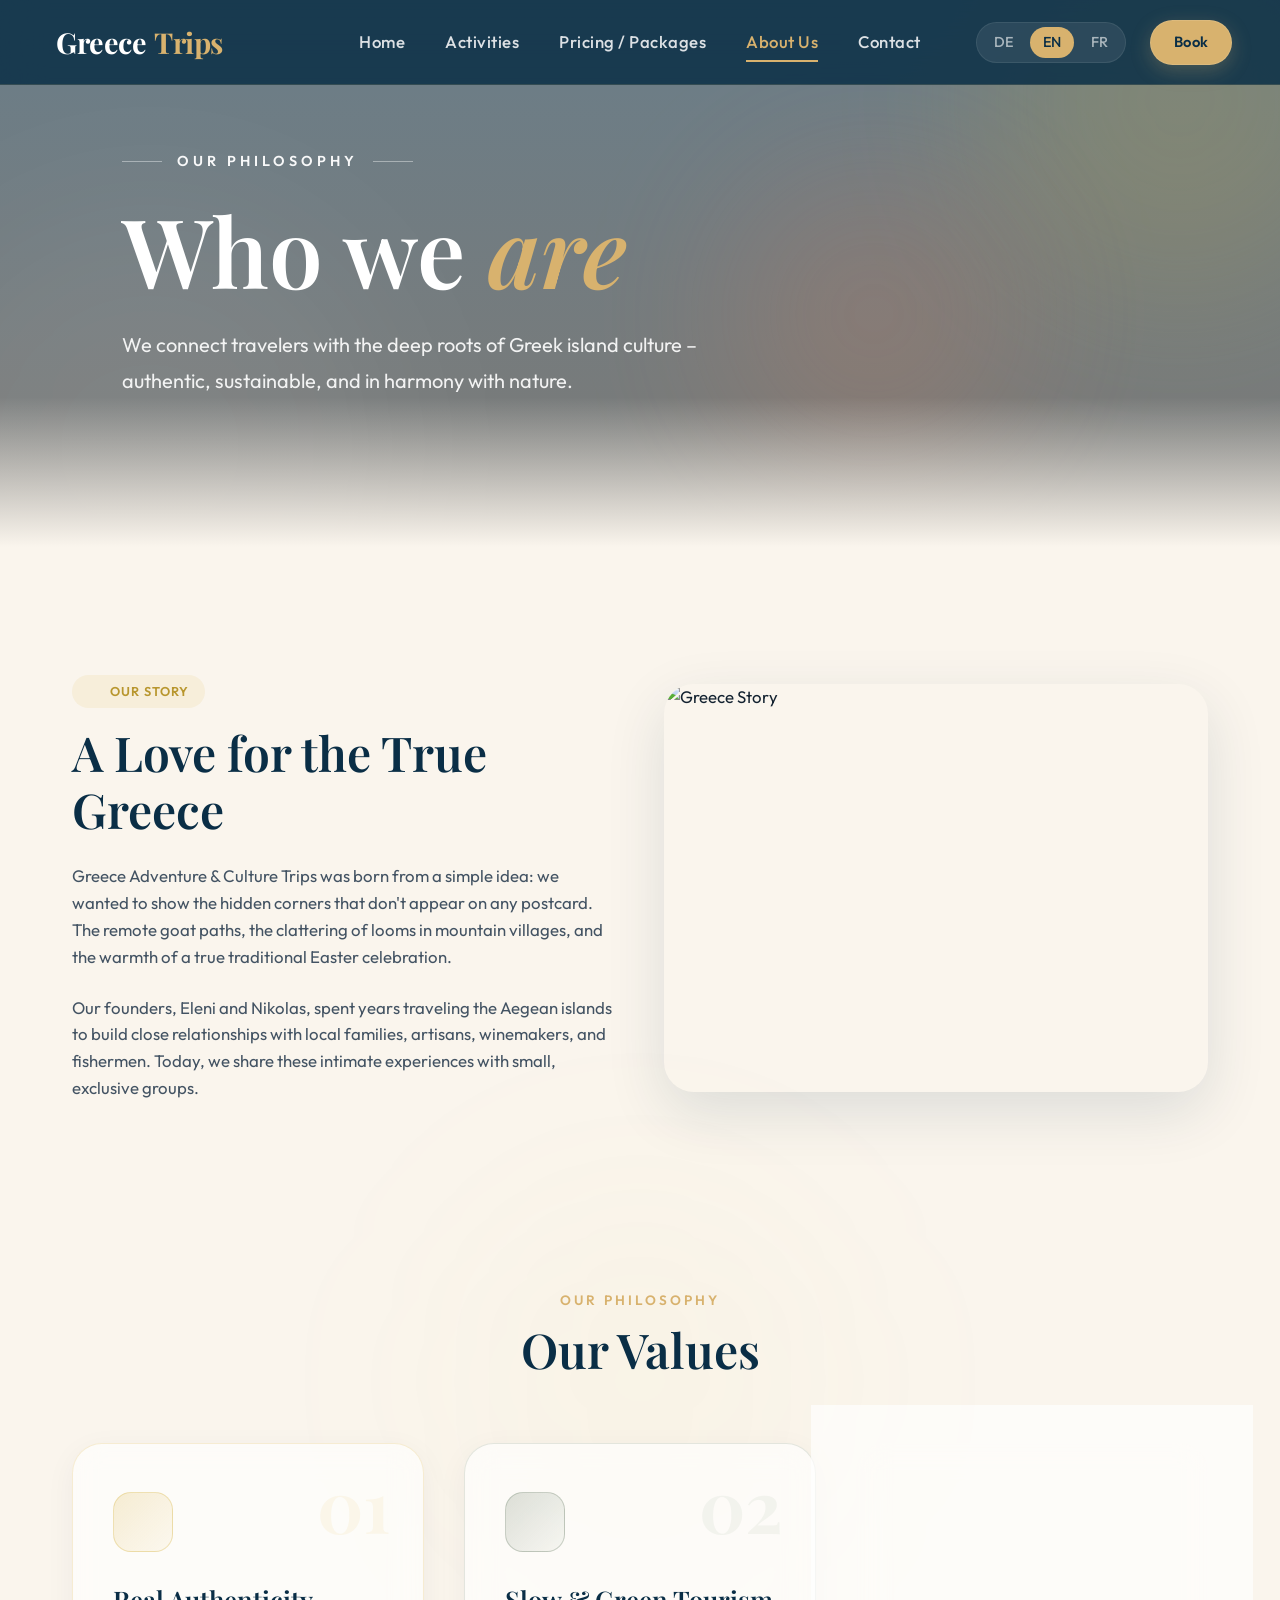
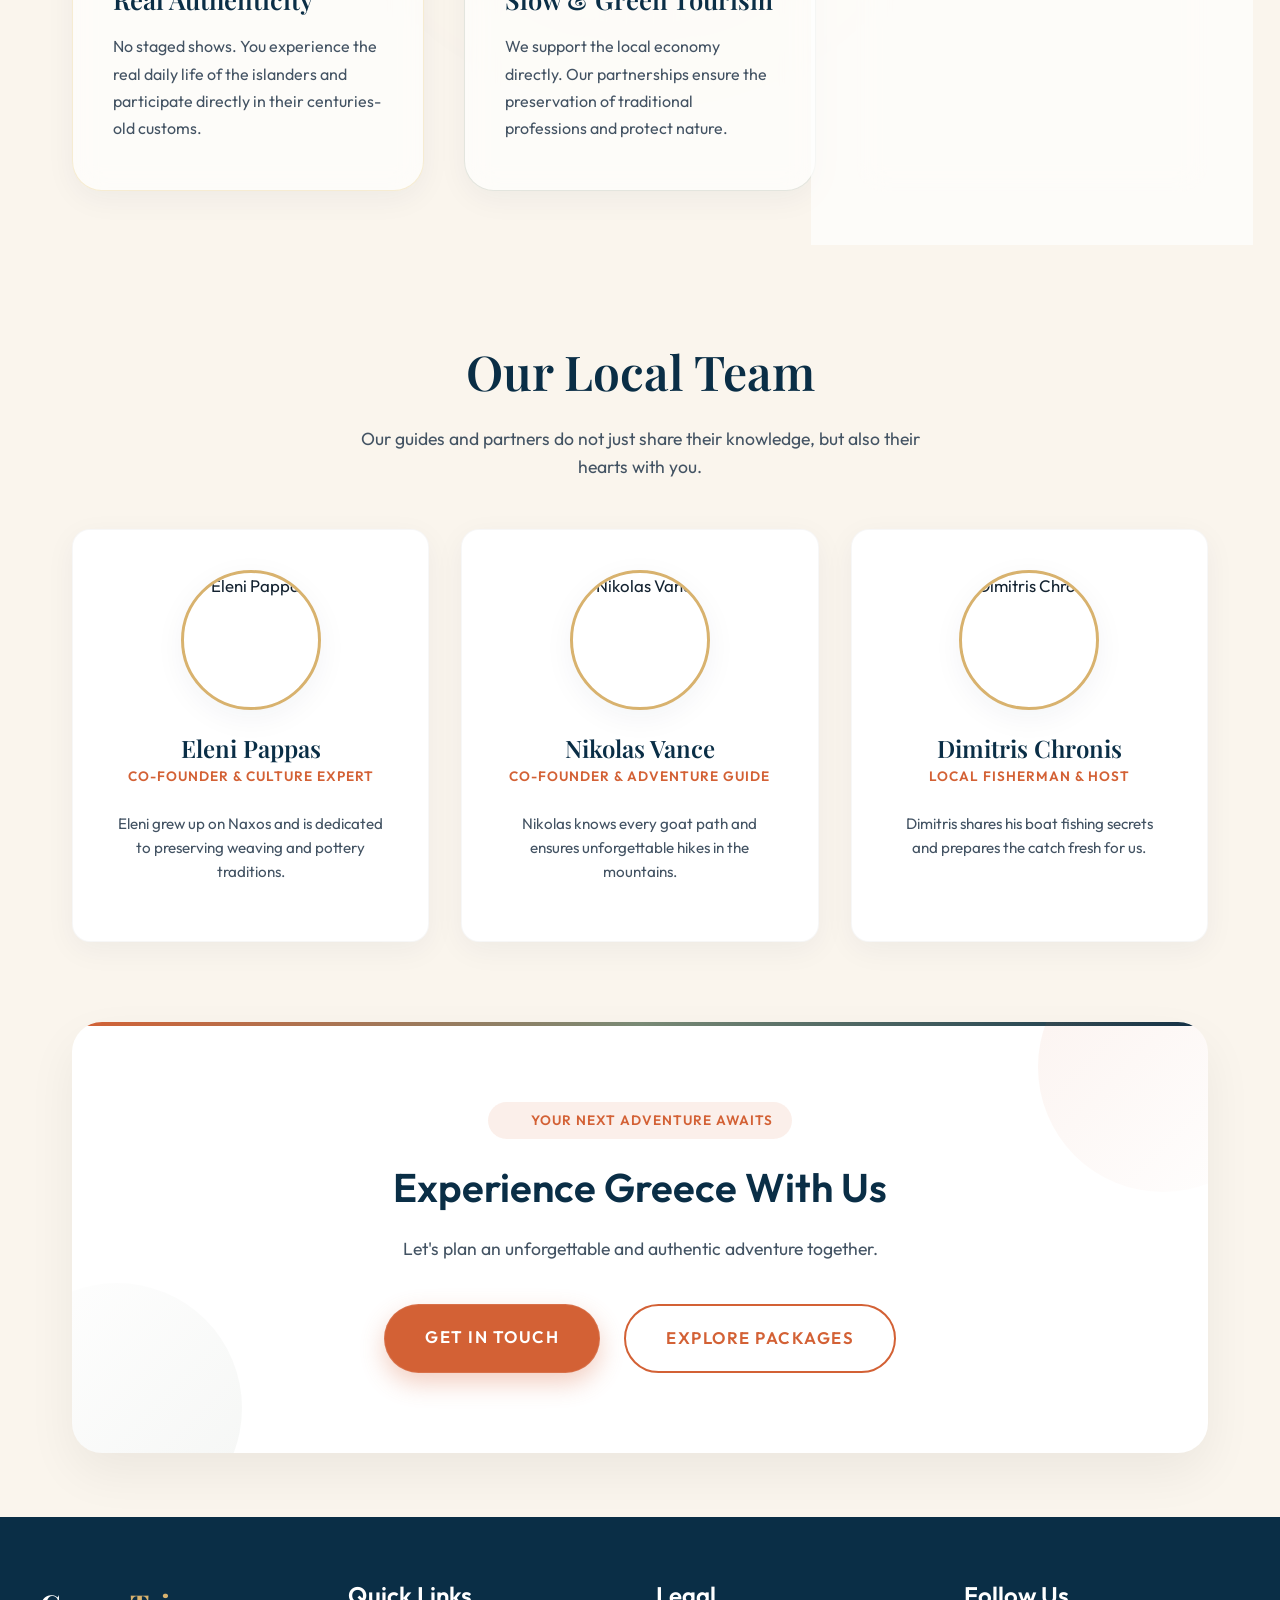
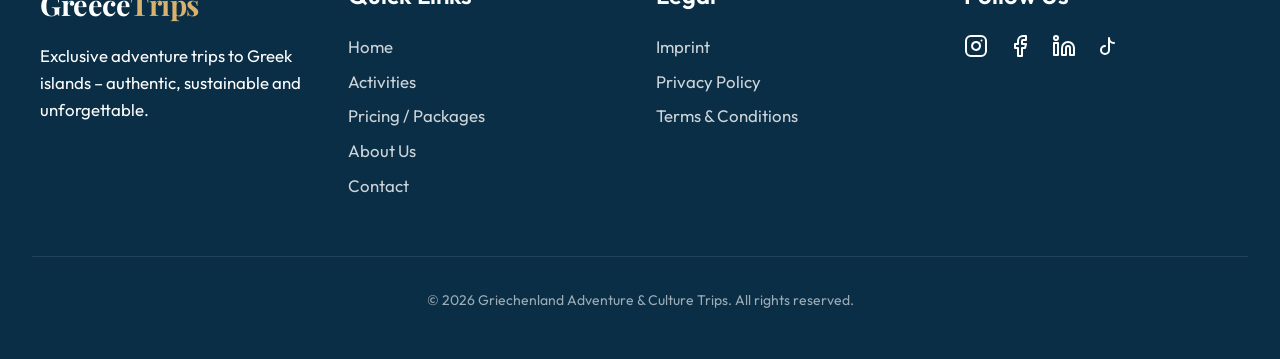
==== commit c756a33b: "Rename homepage.html to index.html to resolve root path on static hosting (Vercel)" ====
--- a/about.html
+++ b/about.html
@@ -12,12 +12,12 @@
     <!-- Header -->
     <header>
         <div class="nav-container">
-            <a href="homepage.html" class="logo">
+            <a href="index.html" class="logo">
                 <i data-lucide="tree-palm"></i>Greece<span>Trips</span>
             </a>
             
             <nav class="nav-links">
-                <a href="homepage.html" data-i18n="nav.home">Homepage</a>
+                <a href="index.html" data-i18n="nav.home">Homepage</a>
                 <a href="activities.html" data-i18n="nav.activities">Aktivitäten</a>
                 <a href="pricing.html" data-i18n="nav.pricing">Preise / Packages</a>
                 <a href="about.html" class="active" data-i18n="nav.about">Über uns</a>
@@ -214,12 +214,12 @@
     <footer>
         <div class="footer-content">
             <div class="footer-col">
-                <a href="homepage.html" class="logo" style="color: white; margin-bottom: 1rem;"><i data-lucide="tree-palm"></i>Greece<span>Trips</span></a>
+                <a href="index.html" class="logo" style="color: white; margin-bottom: 1rem;"><i data-lucide="tree-palm"></i>Greece<span>Trips</span></a>
                 <p data-i18n="footer.desc">Authentische Erlebnisse auf griechischen Inseln.</p>
             </div>
             <div class="footer-col">
                 <h3 data-i18n="footer.links">Links</h3>
-                <a href="homepage.html" data-i18n="nav.home">Homepage</a>
+                <a href="index.html" data-i18n="nav.home">Homepage</a>
                 <a href="activities.html" data-i18n="nav.activities">Aktivitäten</a>
                 <a href="pricing.html" data-i18n="nav.pricing">Preise</a>
                 <a href="about.html" data-i18n="nav.about">Über uns</a>
